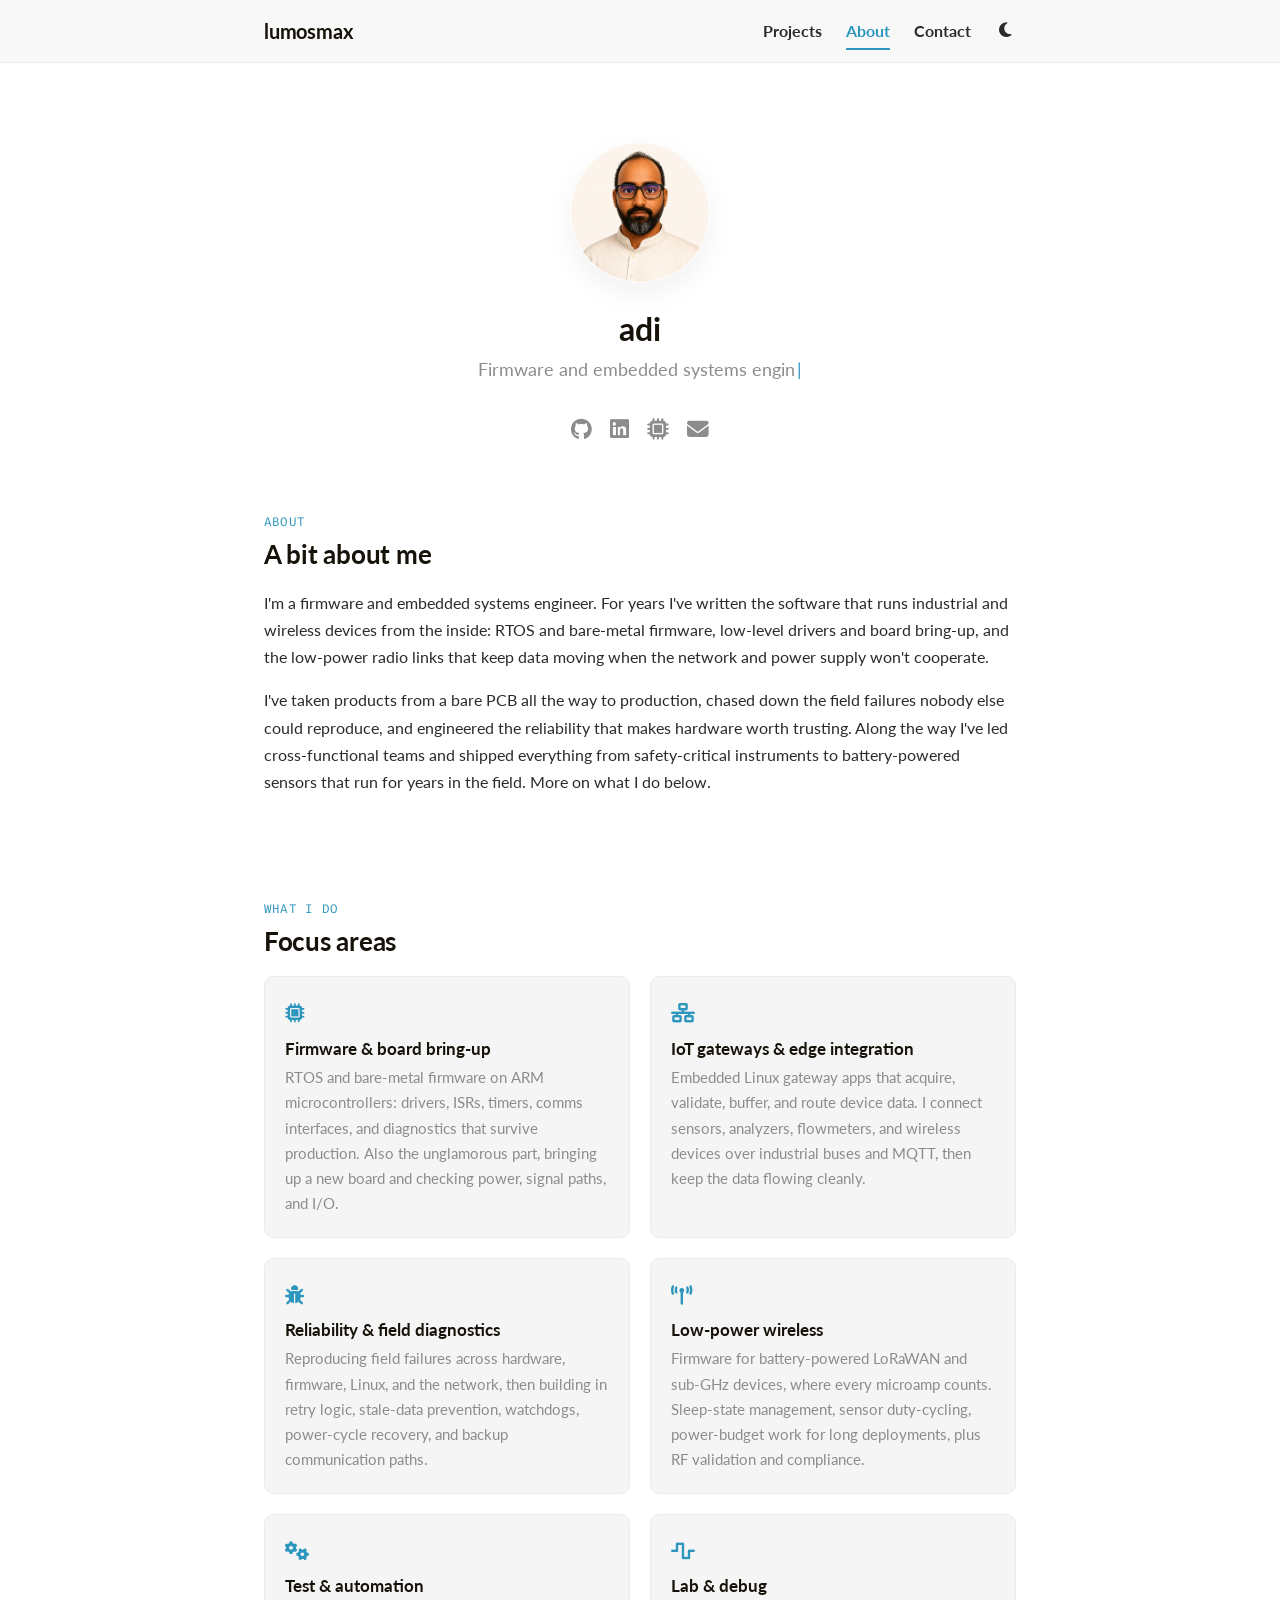
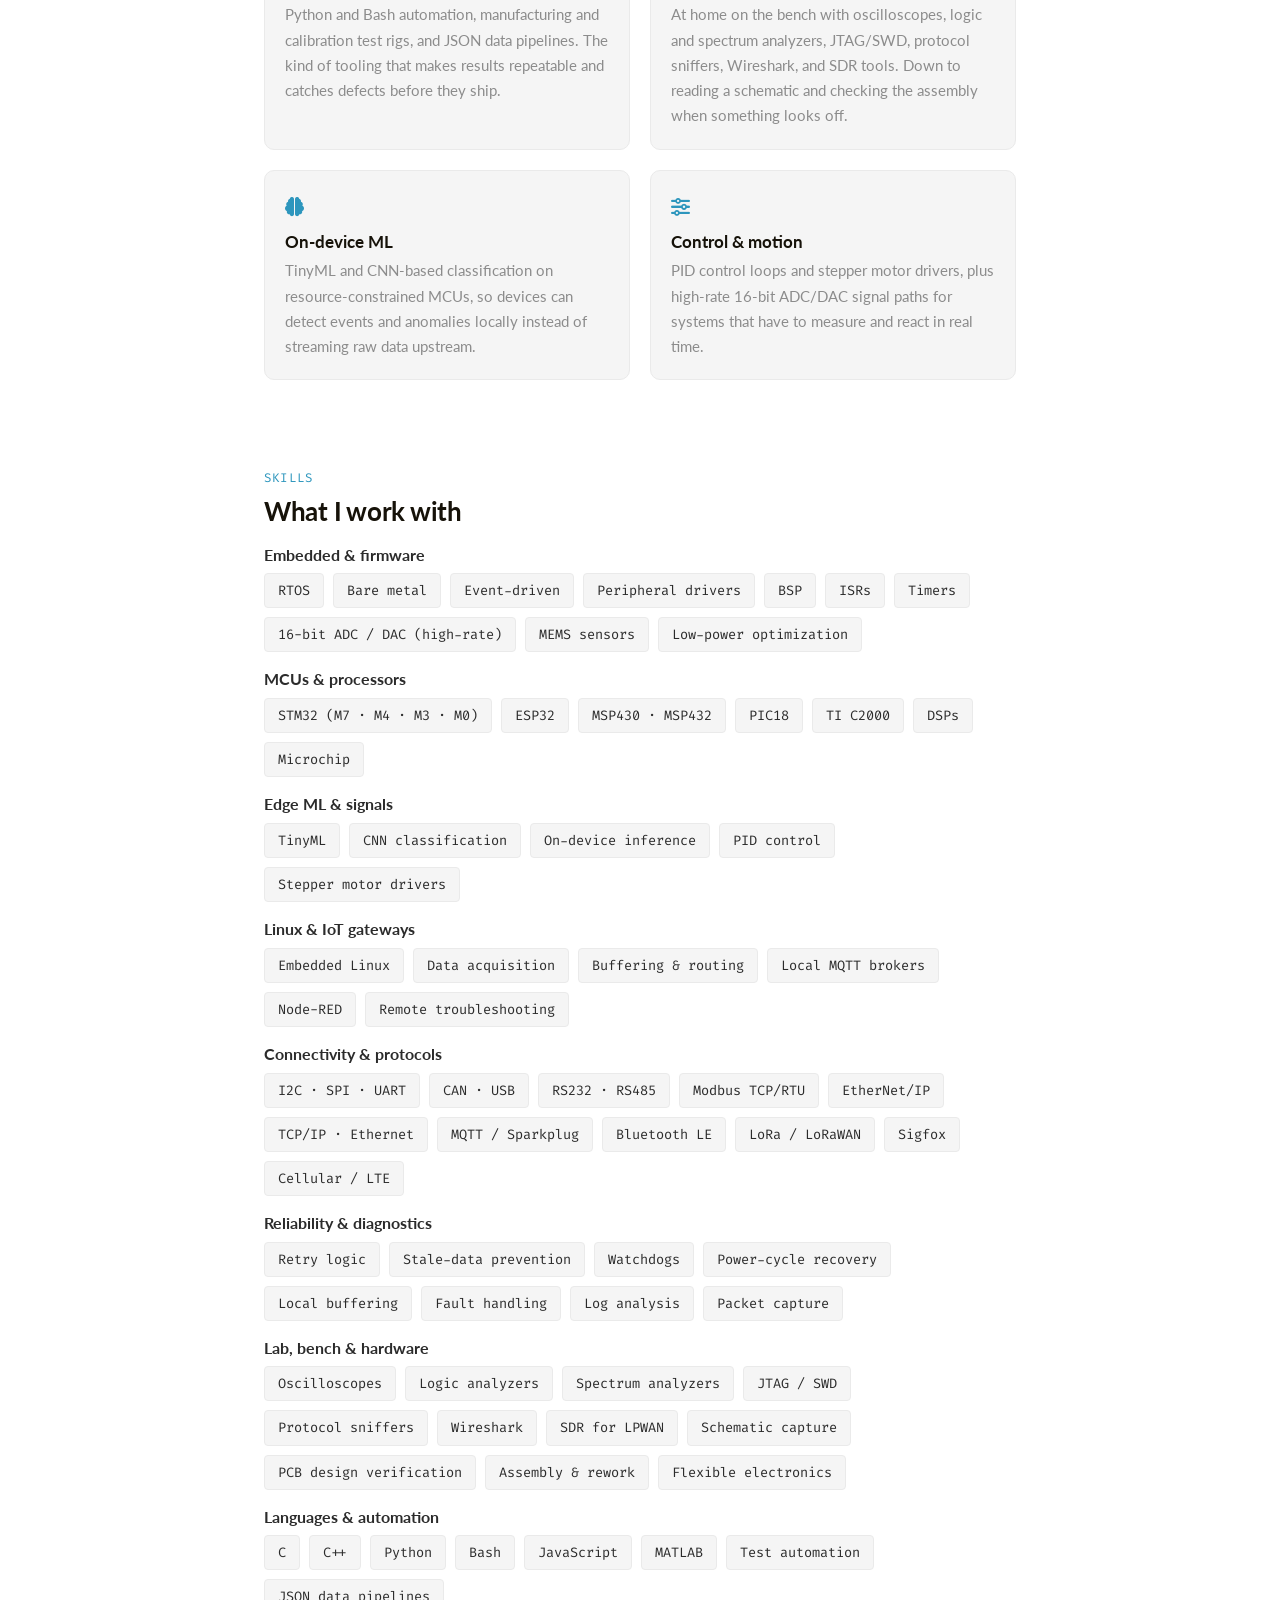
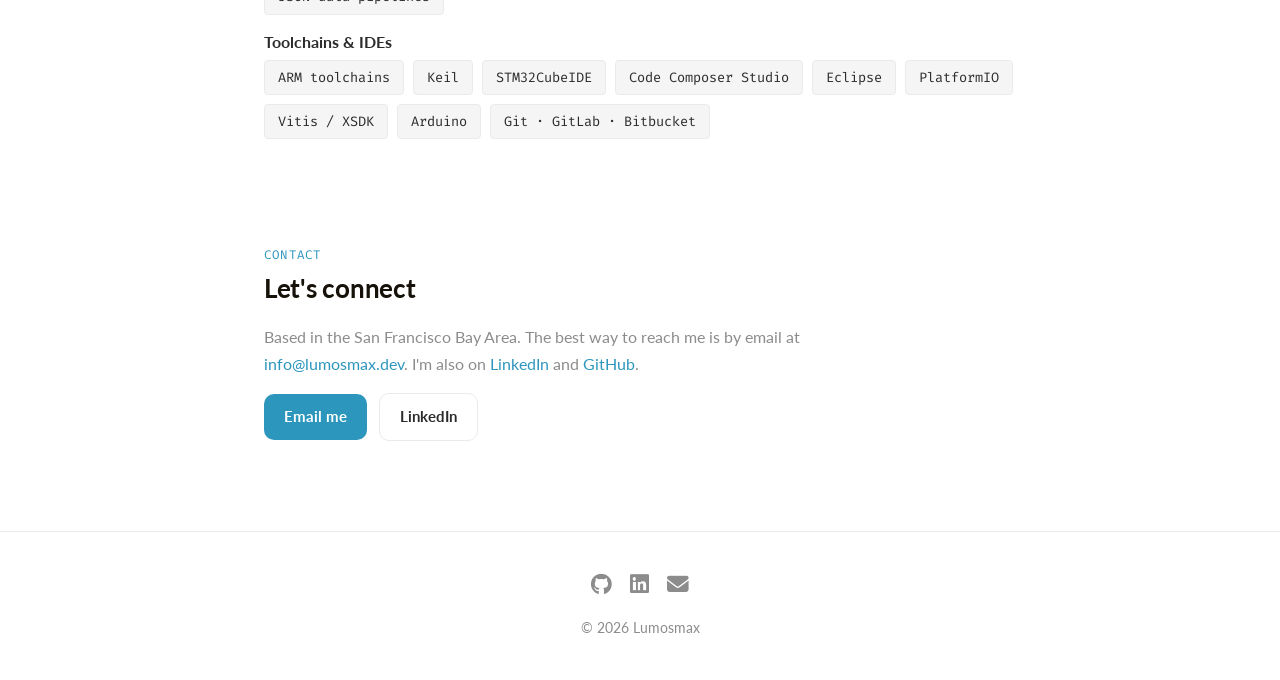
==== about.html @ fbae4531 "Cache-bust CSS and JS so updates take effect immediately" ====
<!DOCTYPE html>
<html lang="en">
<head>
  <meta charset="UTF-8" />
  <meta name="viewport" content="width=device-width, initial-scale=1.0" />
  <title>About · Lumosmax</title>
  <meta name="description" content="Embedded systems engineer. Background, focus areas, and skills." />
  <meta name="theme-color" content="#2d96bd" />
  <link rel="icon" href="data:image/svg+xml,<svg xmlns='http://www.w3.org/2000/svg' viewBox='0 0 100 100'><text y='.9em' font-size='70'>l</text></svg>" />
  <link rel="preconnect" href="https://fonts.googleapis.com" />
  <link rel="preconnect" href="https://fonts.gstatic.com" crossorigin />
  <link href="https://fonts.googleapis.com/css2?family=Lato:wght@400;700;900&family=Fira+Code&display=swap" rel="stylesheet" />
  <link rel="stylesheet" href="https://cdnjs.cloudflare.com/ajax/libs/font-awesome/6.5.1/css/all.min.css" />
  <link rel="stylesheet" href="css/style.css?v=3" />
</head>
<body>
  <header class="site">
    <div class="wrap nav">
      <a class="brand" href="index.html">lumosmax</a>
      <nav class="nav-links">
        <a href="index.html">Projects</a>
        <a href="about.html" class="active">About</a>
        <a href="about.html#contact">Contact</a>
        <button class="theme-toggle" aria-label="Toggle theme"><i class="fa-solid fa-moon"></i></button>
      </nav>
    </div>
  </header>

  <main>
    <!-- ============ PROFILE ============ -->
    <section class="profile compact reveal">
      <img class="avatar" src="assets/avatar.png" alt="adi" />
      <h1>adi</h1>
      <p class="subtitle"><span data-typing='["Firmware and embedded systems engineer.","From bare metal to production.","Industrial and wireless devices.","I like making hardware behave."]'></span></p>

      <div class="socials">
        <a href="https://github.com/lumosmaximus" target="_blank" rel="noopener" aria-label="GitHub"><i class="fa-brands fa-github"></i></a>
        <a href="https://www.linkedin.com/in/doraditya" target="_blank" rel="noopener" aria-label="LinkedIn"><i class="fa-brands fa-linkedin"></i></a>
        <a href="https://www.hackster.io/" target="_blank" rel="noopener" aria-label="Hackster"><i class="fa-solid fa-microchip"></i></a>
        <a href="mailto:info@lumosmax.dev" aria-label="Email"><i class="fa-solid fa-envelope"></i></a>
      </div>
    </section>

    <!-- ============ ABOUT ============ -->
    <div class="wrap">
      <section class="about reveal" id="about">
        <p class="section-label">About</p>
        <h2>A bit about me</h2>
        <p>
          I'm a firmware and embedded systems engineer. For years I've written the software
          that runs industrial and wireless devices from the inside: RTOS and bare-metal
          firmware, low-level drivers and board bring-up, and the low-power radio links that
          keep data moving when the network and power supply won't cooperate.
        </p>
        <p>
          I've taken products from a bare PCB all the way to production, chased down the field
          failures nobody else could reproduce, and engineered the reliability that makes
          hardware worth trusting. Along the way I've led cross-functional teams and shipped
          everything from safety-critical instruments to battery-powered sensors that run for
          years in the field. More on what I do below.
        </p>
      </section>
    </div>

    <!-- ============ WHAT I DO ============ -->
    <div class="wrap">
      <section class="reveal">
        <p class="section-label">What I do</p>
        <h2>Focus areas</h2>
        <div class="focus">
          <div class="item">
            <div class="ficon"><i class="fa-solid fa-microchip"></i></div>
            <h3>Firmware &amp; board bring-up</h3>
            <p>RTOS and bare-metal firmware on ARM microcontrollers: drivers, ISRs, timers,
               comms interfaces, and diagnostics that survive production. Also the unglamorous
               part, bringing up a new board and checking power, signal paths, and I/O.</p>
          </div>
          <div class="item">
            <div class="ficon"><i class="fa-solid fa-network-wired"></i></div>
            <h3>IoT gateways &amp; edge integration</h3>
            <p>Embedded Linux gateway apps that acquire, validate, buffer, and route device
               data. I connect sensors, analyzers, flowmeters, and wireless devices over
               industrial buses and MQTT, then keep the data flowing cleanly.</p>
          </div>
          <div class="item">
            <div class="ficon"><i class="fa-solid fa-bug"></i></div>
            <h3>Reliability &amp; field diagnostics</h3>
            <p>Reproducing field failures across hardware, firmware, Linux, and the network,
               then building in retry logic, stale-data prevention, watchdogs, power-cycle
               recovery, and backup communication paths.</p>
          </div>
          <div class="item">
            <div class="ficon"><i class="fa-solid fa-tower-broadcast"></i></div>
            <h3>Low-power wireless</h3>
            <p>Firmware for battery-powered LoRaWAN and sub-GHz devices, where every microamp
               counts. Sleep-state management, sensor duty-cycling, power-budget work for long
               deployments, plus RF validation and compliance.</p>
          </div>
          <div class="item">
            <div class="ficon"><i class="fa-solid fa-gears"></i></div>
            <h3>Test &amp; automation</h3>
            <p>Python and Bash automation, manufacturing and calibration test rigs, and JSON
               data pipelines. The kind of tooling that makes results repeatable and catches
               defects before they ship.</p>
          </div>
          <div class="item">
            <div class="ficon"><i class="fa-solid fa-wave-square"></i></div>
            <h3>Lab &amp; debug</h3>
            <p>At home on the bench with oscilloscopes, logic and spectrum analyzers,
               JTAG/SWD, protocol sniffers, Wireshark, and SDR tools. Down to reading a
               schematic and checking the assembly when something looks off.</p>
          </div>
          <div class="item">
            <div class="ficon"><i class="fa-solid fa-brain"></i></div>
            <h3>On-device ML</h3>
            <p>TinyML and CNN-based classification on resource-constrained MCUs, so devices
               can detect events and anomalies locally instead of streaming raw data upstream.</p>
          </div>
          <div class="item">
            <div class="ficon"><i class="fa-solid fa-sliders"></i></div>
            <h3>Control &amp; motion</h3>
            <p>PID control loops and stepper motor drivers, plus high-rate 16-bit ADC/DAC
               signal paths for systems that have to measure and react in real time.</p>
          </div>
        </div>
      </section>
    </div>

    <!-- ============ SKILLS ============ -->
    <div class="wrap">
      <section class="reveal">
        <p class="section-label">Skills</p>
        <h2>What I work with</h2>

        <div class="skill-group">
          <h3>Embedded &amp; firmware</h3>
          <div class="skills">
            <span class="chip">RTOS</span>
            <span class="chip">Bare metal</span>
            <span class="chip">Event-driven</span>
            <span class="chip">Peripheral drivers</span>
            <span class="chip">BSP</span>
            <span class="chip">ISRs</span>
            <span class="chip">Timers</span>
            <span class="chip">16-bit ADC / DAC (high-rate)</span>
            <span class="chip">MEMS sensors</span>
            <span class="chip">Low-power optimization</span>
          </div>
        </div>

        <div class="skill-group">
          <h3>MCUs &amp; processors</h3>
          <div class="skills">
            <span class="chip">STM32 (M7 · M4 · M3 · M0)</span>
            <span class="chip">ESP32</span>
            <span class="chip">MSP430 · MSP432</span>
            <span class="chip">PIC18</span>
            <span class="chip">TI C2000</span>
            <span class="chip">DSPs</span>
            <span class="chip">Microchip</span>
          </div>
        </div>

        <div class="skill-group">
          <h3>Edge ML &amp; signals</h3>
          <div class="skills">
            <span class="chip">TinyML</span>
            <span class="chip">CNN classification</span>
            <span class="chip">On-device inference</span>
            <span class="chip">PID control</span>
            <span class="chip">Stepper motor drivers</span>
          </div>
        </div>

        <div class="skill-group">
          <h3>Linux &amp; IoT gateways</h3>
          <div class="skills">
            <span class="chip">Embedded Linux</span>
            <span class="chip">Data acquisition</span>
            <span class="chip">Buffering &amp; routing</span>
            <span class="chip">Local MQTT brokers</span>
            <span class="chip">Node-RED</span>
            <span class="chip">Remote troubleshooting</span>
          </div>
        </div>

        <div class="skill-group">
          <h3>Connectivity &amp; protocols</h3>
          <div class="skills">
            <span class="chip">I2C · SPI · UART</span>
            <span class="chip">CAN · USB</span>
            <span class="chip">RS232 · RS485</span>
            <span class="chip">Modbus TCP/RTU</span>
            <span class="chip">EtherNet/IP</span>
            <span class="chip">TCP/IP · Ethernet</span>
            <span class="chip">MQTT / Sparkplug</span>
            <span class="chip">Bluetooth LE</span>
            <span class="chip">LoRa / LoRaWAN</span>
            <span class="chip">Sigfox</span>
            <span class="chip">Cellular / LTE</span>
          </div>
        </div>

        <div class="skill-group">
          <h3>Reliability &amp; diagnostics</h3>
          <div class="skills">
            <span class="chip">Retry logic</span>
            <span class="chip">Stale-data prevention</span>
            <span class="chip">Watchdogs</span>
            <span class="chip">Power-cycle recovery</span>
            <span class="chip">Local buffering</span>
            <span class="chip">Fault handling</span>
            <span class="chip">Log analysis</span>
            <span class="chip">Packet capture</span>
          </div>
        </div>

        <div class="skill-group">
          <h3>Lab, bench &amp; hardware</h3>
          <div class="skills">
            <span class="chip">Oscilloscopes</span>
            <span class="chip">Logic analyzers</span>
            <span class="chip">Spectrum analyzers</span>
            <span class="chip">JTAG / SWD</span>
            <span class="chip">Protocol sniffers</span>
            <span class="chip">Wireshark</span>
            <span class="chip">SDR for LPWAN</span>
            <span class="chip">Schematic capture</span>
            <span class="chip">PCB design verification</span>
            <span class="chip">Assembly &amp; rework</span>
            <span class="chip">Flexible electronics</span>
          </div>
        </div>

        <div class="skill-group">
          <h3>Languages &amp; automation</h3>
          <div class="skills">
            <span class="chip">C</span>
            <span class="chip">C++</span>
            <span class="chip">Python</span>
            <span class="chip">Bash</span>
            <span class="chip">JavaScript</span>
            <span class="chip">MATLAB</span>
            <span class="chip">Test automation</span>
            <span class="chip">JSON data pipelines</span>
          </div>
        </div>

        <div class="skill-group">
          <h3>Toolchains &amp; IDEs</h3>
          <div class="skills">
            <span class="chip">ARM toolchains</span>
            <span class="chip">Keil</span>
            <span class="chip">STM32CubeIDE</span>
            <span class="chip">Code Composer Studio</span>
            <span class="chip">Eclipse</span>
            <span class="chip">PlatformIO</span>
            <span class="chip">Vitis / XSDK</span>
            <span class="chip">Arduino</span>
            <span class="chip">Git · GitLab · Bitbucket</span>
          </div>
        </div>
      </section>
    </div>

    <!-- ============ CONTACT ============ -->
    <div class="wrap">
      <section class="reveal" id="contact">
        <p class="section-label">Contact</p>
        <h2>Let's connect</h2>
        <p style="color:var(--text-soft);max-width:60ch;">
          Based in the San Francisco Bay Area. The best way to reach me is by email at
          <a href="mailto:info@lumosmax.dev">info@lumosmax.dev</a>. I'm also on
          <a href="https://www.linkedin.com/in/doraditya" target="_blank" rel="noopener">LinkedIn</a>
          and <a href="https://github.com/lumosmaximus" target="_blank" rel="noopener">GitHub</a>.
        </p>
        <p>
          <a class="btn btn-primary" href="mailto:info@lumosmax.dev">Email me</a>
          <a class="btn btn-ghost" href="https://www.linkedin.com/in/doraditya" target="_blank" rel="noopener">LinkedIn</a>
        </p>
      </section>
    </div>
  </main>

  <footer class="site">
    <div class="wrap">
      <div class="socials">
        <a href="https://github.com/lumosmaximus" target="_blank" rel="noopener" aria-label="GitHub"><i class="fa-brands fa-github"></i></a>
        <a href="https://www.linkedin.com/in/doraditya" target="_blank" rel="noopener" aria-label="LinkedIn"><i class="fa-brands fa-linkedin"></i></a>
        <a href="mailto:info@lumosmax.dev" aria-label="Email"><i class="fa-solid fa-envelope"></i></a>
      </div>
      <div>© <span id="year"></span> Lumosmax</div>
    </div>
  </footer>

  <script src="js/main.js?v=3"></script>
</body>
</html>
---- css/style.css ----
/* ============================================================
   Portfolio — LoveIt-inspired stylesheet (plain CSS, no build)
   Palette & feel adapted from the LoveIt Hugo theme:
   blue links, pink hover, Lato type, profile home, post list.
   Edit the variables below to re-theme the whole site.
   ============================================================ */

:root {
  --bg: #ffffff;
  --bg-soft: #f5f5f5;
  --text: #2b2b2b;
  --text-soft: #8c8c8c;
  --heading: #161209;
  --border: #eaeaea;
  --header-bg: #f8f8f8;
  --link: #2d96bd;
  --link-hover: #ef3982;
  --code-bg: #f5f5f5;
  --shadow: 0 10px 30px rgba(0, 0, 0, 0.06);
  --max-width: 800px;
  --radius: 10px;
  --font: "Lato", -apple-system, BlinkMacSystemFont, "Segoe UI", Roboto, Helvetica, Arial, sans-serif;
  --mono: "Fira Code", "SF Mono", ui-monospace, Menlo, Consolas, monospace;
}

[data-theme="dark"] {
  --bg: #292a2d;
  --bg-soft: #34363b;
  --text: #a9a9b3;
  --text-soft: #767676;
  --heading: #d6d6db;
  --border: #3a3d42;
  --header-bg: #252627;
  --link: #4ba3c3;
  --link-hover: #ef3982;
  --code-bg: #34363b;
  --shadow: 0 10px 30px rgba(0, 0, 0, 0.4);
}

* { box-sizing: border-box; }
html { scroll-behavior: smooth; }

body {
  margin: 0;
  font-family: var(--font);
  background: var(--bg);
  color: var(--text);
  line-height: 1.7;
  -webkit-font-smoothing: antialiased;
  transition: background 0.4s ease, color 0.4s ease;
}

a { color: var(--link); text-decoration: none; transition: color 0.2s ease; }
a:hover { color: var(--link-hover); }

h1, h2, h3, h4 { color: var(--heading); line-height: 1.25; }

.wrap { max-width: var(--max-width); margin: 0 auto; padding: 0 24px; }

/* ---------- Header (LoveIt-style top bar) ---------- */
header.site {
  position: sticky;
  top: 0;
  z-index: 20;
  background: color-mix(in srgb, var(--header-bg) 92%, transparent);
  backdrop-filter: saturate(180%) blur(10px);
  border-bottom: 1px solid var(--border);
}
.nav {
  display: flex;
  align-items: center;
  justify-content: space-between;
  height: 62px;
}
.brand {
  font-weight: 700;
  font-size: 1.25rem;
  letter-spacing: -0.01em;
  color: var(--heading);
}
.brand:hover { color: var(--link); }
.nav-links { display: flex; align-items: center; gap: 24px; }
.nav-links a {
  color: var(--text);
  font-size: 0.98rem;
  font-weight: 700;
  position: relative;
}
.nav-links a::after {
  content: "";
  position: absolute;
  left: 0; bottom: -6px;
  width: 0; height: 2px;
  background: var(--link);
  transition: width 0.25s ease;
}
.nav-links a:hover { color: var(--link); }
.nav-links a:hover::after,
.nav-links a.active::after { width: 100%; }
.nav-links a.active { color: var(--link); }

.theme-toggle {
  background: none;
  border: none;
  color: var(--text);
  font-size: 1.05rem;
  cursor: pointer;
  padding: 4px;
  line-height: 1;
  transition: color 0.2s ease, transform 0.4s ease;
}
.theme-toggle:hover { color: var(--link); transform: rotate(20deg); }

/* ---------- Profile home (LoveIt signature) ---------- */
.profile {
  min-height: calc(100vh - 62px);
  display: flex;
  flex-direction: column;
  align-items: center;
  justify-content: center;
  text-align: center;
  padding: 40px 24px 60px;
}
/* Used on the About page so the bio sits right under the profile (no full-screen). */
.profile.compact { min-height: auto; padding: 80px 24px 20px; }
.avatar {
  width: 140px;
  height: 140px;
  border-radius: 50%;
  object-fit: cover;
  box-shadow: var(--shadow);
  transition: transform 0.8s ease;
}
.avatar:hover { transform: rotate(360deg); }
.profile h1 {
  margin: 26px 0 6px;
  font-size: 2rem;
  font-weight: 700;
}
.profile .subtitle {
  color: var(--text-soft);
  font-size: 1.1rem;
  min-height: 1.6em;
  margin: 0 0 22px;
}
.cursor { display: inline-block; margin-left: 2px; color: var(--link); animation: blink 1s steps(1) infinite; }
@keyframes blink { 50% { opacity: 0; } }

.socials { display: flex; gap: 18px; justify-content: center; margin-top: 4px; }
.socials a {
  color: var(--text-soft);
  font-size: 1.35rem;
  transition: color 0.2s ease, transform 0.2s ease;
}
.socials a:hover { color: var(--link); transform: translateY(-3px); }

.scroll-hint {
  margin-top: 46px;
  color: var(--text-soft);
  font-size: 1.4rem;
  animation: bob 1.8s ease-in-out infinite;
}
@keyframes bob { 0%,100% { transform: translateY(0); } 50% { transform: translateY(8px); } }

/* ---------- Content sections ---------- */
section { padding: 44px 0; }
.section-label {
  font-family: var(--mono);
  font-size: 0.78rem;
  text-transform: uppercase;
  letter-spacing: 0.1em;
  color: var(--link);
  margin: 0 0 6px;
}
section h2 { font-size: 1.6rem; margin: 0 0 18px; letter-spacing: -0.01em; }
.about p + p { margin-top: 14px; }

.skills { display: flex; flex-wrap: wrap; gap: 9px; }
.chip {
  font-size: 0.85rem;
  padding: 5px 13px;
  border-radius: 4px;
  background: var(--bg-soft);
  border: 1px solid var(--border);
  color: var(--text);
  font-family: var(--mono);
}

.timeline { border-left: 2px solid var(--border); padding-left: 22px; }
.timeline .item { margin-bottom: 24px; }
.timeline .item h3 { margin: 0 0 2px; font-size: 1.1rem; }
.timeline .item .meta { font-family: var(--mono); font-size: 0.8rem; color: var(--text-soft); margin: 0 0 6px; }
.timeline .item p { margin: 0; color: var(--text-soft); }

/* Focus areas (What I do) */
.focus { display: grid; grid-template-columns: repeat(2, 1fr); gap: 20px; }
.focus .item {
  border: 1px solid var(--border);
  border-radius: var(--radius);
  padding: 20px;
  background: var(--bg-soft);
}
.focus .item .ficon { color: var(--link); font-size: 1.2rem; margin-bottom: 8px; }
.focus .item h3 { margin: 0 0 6px; font-size: 1.05rem; }
.focus .item p { margin: 0; color: var(--text-soft); font-size: 0.93rem; }

/* Grouped skills */
.skill-group { margin-bottom: 18px; }
.skill-group h3 { font-size: 0.98rem; margin: 0 0 8px; color: var(--text); }
@media (max-width: 620px) { .focus { grid-template-columns: 1fr; } }

/* ---------- Projects: LoveIt post-list ---------- */
.page-head { padding: 84px 0 8px; }
.page-head h1 { font-size: 2.2rem; margin: 0 0 6px; }
.page-head p { color: var(--text-soft); margin: 0; }

.post-list { padding-top: 12px; }
.post {
  padding: 26px 0;
  border-bottom: 1px solid var(--border);
}
.post h2 { font-size: 1.4rem; margin: 0 0 8px; }
.post h2 a { color: var(--heading); }
.post h2 a:hover { color: var(--link); }
.post .post-meta {
  font-size: 0.85rem;
  color: var(--text-soft);
  display: flex;
  flex-wrap: wrap;
  gap: 16px;
  margin-bottom: 12px;
}
.post .post-meta i { margin-right: 5px; color: var(--link); }
.post p.summary { margin: 0 0 14px; color: var(--text); }
.read-more { font-weight: 700; font-size: 0.92rem; }
.read-more i { margin-left: 4px; font-size: 0.8rem; }

/* ---------- Projects: two-column layout with sticky left rail ---------- */
.wrap.wide { max-width: 1180px; }

.projects-layout {
  display: grid;
  grid-template-columns: 208px 1fr;
  gap: 44px;
  align-items: start;
}

.rail { position: sticky; top: 86px; }
.rail-group { margin-bottom: 26px; }
.rail-label {
  font-family: var(--mono);
  font-size: 0.68rem;
  letter-spacing: 0.14em;
  text-transform: uppercase;
  color: var(--text-soft);
  margin: 0 0 10px;
  padding-bottom: 7px;
  border-bottom: 1px solid var(--border);
}

/* vertical filter list */
.filter-bar { display: flex; flex-direction: column; gap: 2px; }
.filter-btn {
  font-size: 0.9rem;
  text-align: left;
  padding: 7px 10px;
  border: none;
  border-left: 2px solid transparent;
  border-radius: 0 6px 6px 0;
  background: transparent;
  color: var(--text-soft);
  cursor: pointer;
  transition: color 0.18s ease, background 0.18s ease, border-color 0.18s ease;
}
.filter-btn:hover { color: var(--text); background: var(--bg-soft); }
.filter-btn.active {
  color: var(--link);
  font-weight: 700;
  border-left-color: var(--link);
  background: var(--bg-soft);
}

/* status jump links with counts */
.rail-status { display: flex; flex-direction: column; gap: 2px; }
.rail-status a {
  display: flex;
  align-items: center;
  gap: 9px;
  padding: 7px 10px;
  border-radius: 6px;
  font-size: 0.9rem;
  color: var(--text-soft);
  transition: color 0.18s ease, background 0.18s ease;
}
.rail-status a:hover { color: var(--text); background: var(--bg-soft); }
.rail-status a i { width: 15px; text-align: center; font-size: 0.85em; }
.rail-status .n {
  margin-left: auto;
  font-family: var(--mono);
  font-size: 0.75rem;
  color: var(--text-soft);
  background: var(--bg-soft);
  border: 1px solid var(--border);
  border-radius: 999px;
  padding: 0 7px;
}
.rail-status a.dim { opacity: 0.45; }
.st-done i    { color: #2e9e6b; }
.st-brewing i { color: #d98a2b; }
.st-idea i    { color: var(--link); }

@media (max-width: 900px) {
  .projects-layout { grid-template-columns: 1fr; gap: 0; }
  .rail { position: static; margin-bottom: 26px; }
  .rail-group { margin-bottom: 16px; }
  .filter-bar { flex-direction: row; flex-wrap: wrap; gap: 8px; }
  .filter-btn {
    border: 1px solid var(--border); border-left-width: 1px;
    border-radius: 999px; padding: 5px 13px; font-size: 0.82rem;
  }
  .filter-btn.active { background: var(--link); border-color: var(--link); color: #fff; }
  .rail-status { flex-direction: row; flex-wrap: wrap; gap: 8px; }
  .rail-status a { border: 1px solid var(--border); border-radius: 999px; padding: 5px 12px; font-size: 0.82rem; }
  .rail-status .n { background: none; border: none; padding: 0 0 0 2px; }
}

.pgrid {
  display: grid;
  grid-template-columns: repeat(3, 1fr);
  gap: 20px;
}
.pcard {
  display: block;
  text-decoration: none;
  color: inherit;
  border: 1px solid var(--border);
  border-radius: var(--radius);
  overflow: hidden;
  background: var(--bg-soft);
  transition: transform 0.2s ease, border-color 0.2s ease, box-shadow 0.2s ease;
  animation: cardin 0.35s ease both;
}
.pcard:hover { transform: translateY(-4px); border-color: var(--link); box-shadow: var(--shadow); }
.pcard-cover {
  aspect-ratio: 16 / 10;
  display: grid;
  place-items: center;
  background: linear-gradient(135deg, var(--c1, #2d96bd), var(--c2, #ef3982));
  color: #fff;
  font-size: 2rem;
}
.pcard-cover.has-img { background: var(--bg-soft); }
.pcard-cover.has-img i { display: none; }
.pcard-cover img { width: 100%; height: 100%; object-fit: cover; display: block; }
.pcard-body { padding: 15px 17px; }
.pcard-body h3 { margin: 0 0 9px; font-size: 1.05rem; }
.pcard-tags { display: flex; flex-wrap: wrap; gap: 6px; }
.pcard-tags span {
  font-family: var(--mono);
  font-size: 0.68rem;
  color: var(--link);
  background: var(--bg);
  border: 1px solid var(--border);
  padding: 2px 9px;
  border-radius: 999px;
}
.pcard.hide { display: none; }
@keyframes cardin { from { opacity: 0; transform: translateY(10px); } to { opacity: 1; } }

@media (max-width: 820px) { .pgrid { grid-template-columns: repeat(2, 1fr); } }
@media (max-width: 540px) { .pgrid { grid-template-columns: 1fr; } }

/* ---------- Status sections (done / brewing / ideas) ---------- */
.status-section { margin-bottom: 34px; scroll-margin-top: 84px; }
.status-section.hide { display: none; }
.status-head {
  display: flex;
  align-items: baseline;
  gap: 10px;
  flex-wrap: wrap;
  margin: 0 0 14px;
}
.status-head h2 {
  font-size: 0.78rem;
  font-family: var(--mono);
  letter-spacing: 0.14em;
  text-transform: uppercase;
  color: var(--text-soft);
  margin: 0;
  font-weight: 700;
}
.status-head h2 i { margin-right: 7px; font-size: 1.05em; }
.status-section[data-status="done"]    .status-head h2 i { color: #2e9e6b; }
.status-section[data-status="brewing"] .status-head h2 i { color: #d98a2b; }
.status-section[data-status="idea"]    .status-head h2 i { color: var(--link); }
.status-blurb { color: var(--text-soft); font-size: 0.82rem; opacity: 0.75; }

.pcard-desc { color: var(--text-soft); font-size: 0.9rem; margin: 0 0 10px; }

.status-badge {
  display: inline-flex;
  align-items: center;
  gap: 6px;
  font-family: var(--mono);
  font-size: 0.75rem;
  padding: 3px 10px;
  border-radius: 999px;
  border: 1px solid var(--border);
}
.status-badge i { font-size: 0.9em; }
.status-done    { color: #2e9e6b; border-color: color-mix(in srgb, #2e9e6b 45%, var(--border)); }
.status-brewing { color: #d98a2b; border-color: color-mix(in srgb, #d98a2b 45%, var(--border)); }
.status-idea    { color: var(--link); border-color: color-mix(in srgb, var(--link) 45%, var(--border)); }

.gh-link { display: inline-flex; align-items: center; gap: 6px; font-weight: 700; font-size: 0.85rem; }

/* Loading + rendered README */
.loading { color: var(--text-soft); font-family: var(--mono); font-size: 0.9rem; padding: 20px 0; }

/* Live embedded app (renders a repo's index.html) */
.live-embed { margin: 8px 0 28px; border: 1px solid var(--border); border-radius: var(--radius); overflow: hidden; background: var(--bg-soft); }
.live-embed .live-bar {
  display: flex; align-items: center; justify-content: space-between;
  padding: 9px 14px; border-bottom: 1px solid var(--border);
  font-family: var(--mono); font-size: 0.75rem; letter-spacing: 0.06em;
  text-transform: uppercase; color: var(--text-soft);
}
.live-embed .live-bar .dot { color: #2e9e6b; }
.live-embed .live-bar a { font-weight: 700; text-transform: none; letter-spacing: 0; }
.live-embed iframe { width: 100%; height: 900px; border: 0; display: block; background: #17181b; }
.readme-heading { font-size: 1.3rem; margin: 30px 0 12px; padding-bottom: 6px; border-bottom: 1px solid var(--border); }

/* Rendered article (README) */
.readme { font-size: 1.02rem; }
.readme > p:first-of-type { font-size: 1.12rem; color: var(--heading); }
.readme table { width: 100%; border-collapse: collapse; margin: 18px 0; font-size: 0.95rem; }
.readme th, .readme td { border: 1px solid var(--border); padding: 8px 12px; text-align: left; }
.readme th { background: var(--bg-soft); font-size: 0.85rem; letter-spacing: 0.04em; }
/* image tables become a clean gallery grid */
.readme table.img-table { border-collapse: separate; border-spacing: 12px 12px; }
.readme table.img-table th { border: none; background: none; padding: 0 0 0 2px; color: var(--text-soft); font-family: var(--mono); font-size: 0.72rem; text-transform: uppercase; }
.readme table.img-table td { border: none; padding: 0; width: 50%; }
.readme table.img-table img {
  width: 100%; margin: 0; display: block;
  border: 1px solid var(--border); border-radius: var(--radius);
}
.readme > p > img:only-child { border-radius: var(--radius); box-shadow: var(--shadow); }
@media (max-width: 620px) { .readme table.img-table { border-spacing: 6px 8px; } }

/* Related projects */
.related { margin-top: 34px; }
.related-card {
  display: flex;
  align-items: center;
  gap: 14px;
  padding: 15px 18px;
  margin-bottom: 10px;
  border: 1px solid var(--border);
  border-radius: var(--radius);
  background: var(--bg-soft);
  color: inherit;
  transition: transform 0.18s ease, border-color 0.18s ease;
}
.related-card:hover { transform: translateY(-2px); border-color: var(--link); color: inherit; }
.related-card > i:first-child { color: var(--link); font-size: 1.25rem; width: 26px; text-align: center; }
.related-card span { display: flex; flex-direction: column; gap: 2px; min-width: 0; }
.related-card strong { color: var(--heading); font-size: 1rem; }
.related-card em { font-style: normal; color: var(--text-soft); font-size: 0.88rem; }
.related-card .go { margin-left: auto; color: var(--text-soft); font-size: 0.85rem; }
.related-card:hover .go { color: var(--link); }

/* Before / after gallery */
.gallery { margin: 6px 0 10px; }
.gallery-grid { display: grid; grid-template-columns: repeat(auto-fit, minmax(280px, 1fr)); gap: 16px; }
.ba { margin: 0; border: 1px solid var(--border); border-radius: var(--radius); overflow: hidden; background: var(--bg-soft); }
.ba .pair { display: grid; grid-template-columns: 1fr 1fr; }
.ba figure { margin: 0; position: relative; }
.ba img { width: 100%; aspect-ratio: 400 / 600; object-fit: cover; display: block; }
.ba figure:first-child img { border-right: 1px solid var(--border); }
.ba .lbl {
  position: absolute; bottom: 7px; left: 7px;
  font-family: var(--mono); font-size: 0.62rem; letter-spacing: 0.04em;
  background: rgba(0,0,0,0.62); color: #fff; padding: 2px 7px; border-radius: 4px;
}
.gallery-note { color: var(--text-soft); font-size: 0.9rem; margin: 0 0 14px; }
@media (max-width: 620px) { .live-embed iframe { height: 760px; } }

/* ---------- Single project (LoveIt single-post) ---------- */
.single-head { padding: 84px 0 6px; }
.single-head .back { font-size: 0.9rem; color: var(--text-soft); }
.single-head .back:hover { color: var(--link); }
.single-head h1 { font-size: clamp(1.9rem, 5vw, 2.6rem); margin: 16px 0 12px; letter-spacing: -0.02em; }
.single-meta {
  font-size: 0.85rem;
  color: var(--text-soft);
  display: flex;
  flex-wrap: wrap;
  gap: 16px;
  align-items: center;
  margin-bottom: 6px;
}
.single-meta i { margin-right: 5px; color: var(--link); }
.tags { display: flex; flex-wrap: wrap; gap: 8px; margin-top: 8px; }
.tag {
  font-family: var(--mono);
  font-size: 0.75rem;
  padding: 3px 10px;
  border-radius: 4px;
  background: var(--bg-soft);
  border: 1px solid var(--border);
  color: var(--text);
}
.tag::before { content: "#"; color: var(--link); }

.article { padding-top: 14px; }
.article h2 { font-size: 1.4rem; margin: 34px 0 12px; padding-bottom: 6px; border-bottom: 1px solid var(--border); }
.article h3 { font-size: 1.1rem; margin: 24px 0 8px; }
.article p { margin: 0 0 14px; }
.article ul { padding-left: 22px; }
.article li { margin-bottom: 6px; }
.article img { max-width: 100%; border-radius: var(--radius); border: 1px solid var(--border); margin: 16px 0; }
.article pre {
  background: var(--code-bg);
  border-radius: var(--radius);
  padding: 16px 18px;
  overflow-x: auto;
  font-family: var(--mono);
  font-size: 0.85rem;
  line-height: 1.6;
}
.article code { font-family: var(--mono); }
.figure-placeholder {
  display: grid;
  place-items: center;
  height: 220px;
  background: var(--bg-soft);
  border: 1px dashed var(--border);
  border-radius: var(--radius);
  color: var(--text-soft);
  font-family: var(--mono);
  font-size: 0.85rem;
  margin: 16px 0;
}

/* ---------- Buttons ---------- */
.btn {
  display: inline-block;
  padding: 10px 20px;
  border-radius: var(--radius);
  font-size: 0.95rem;
  font-weight: 700;
  transition: transform 0.15s ease, background 0.2s ease, color 0.2s ease;
}
.btn-primary { background: var(--link); color: #fff; }
.btn-primary:hover { background: var(--link-hover); color: #fff; transform: translateY(-1px); }
.btn-ghost { border: 1px solid var(--border); color: var(--text); margin-left: 8px; }
.btn-ghost:hover { border-color: var(--link); color: var(--link); }

/* ---------- Footer (LoveIt-style, centered) ---------- */
footer.site {
  border-top: 1px solid var(--border);
  margin-top: 30px;
  padding: 30px 0 40px;
  text-align: center;
  color: var(--text-soft);
  font-size: 0.88rem;
}
footer.site .socials { margin-bottom: 14px; font-size: 1.1rem; }
footer.site a { color: var(--text-soft); }
footer.site a:hover { color: var(--link); }
footer.site .heart { color: var(--link-hover); }

/* ---------- Reveal on scroll ---------- */
.reveal { opacity: 0; transform: translateY(16px); transition: opacity 0.6s ease, transform 0.6s ease; }
.reveal.show { opacity: 1; transform: none; }

/* ---------- Responsive ---------- */
@media (max-width: 620px) {
  .nav-links { gap: 16px; }
  .profile h1 { font-size: 1.6rem; }
  .avatar { width: 116px; height: 116px; }
}
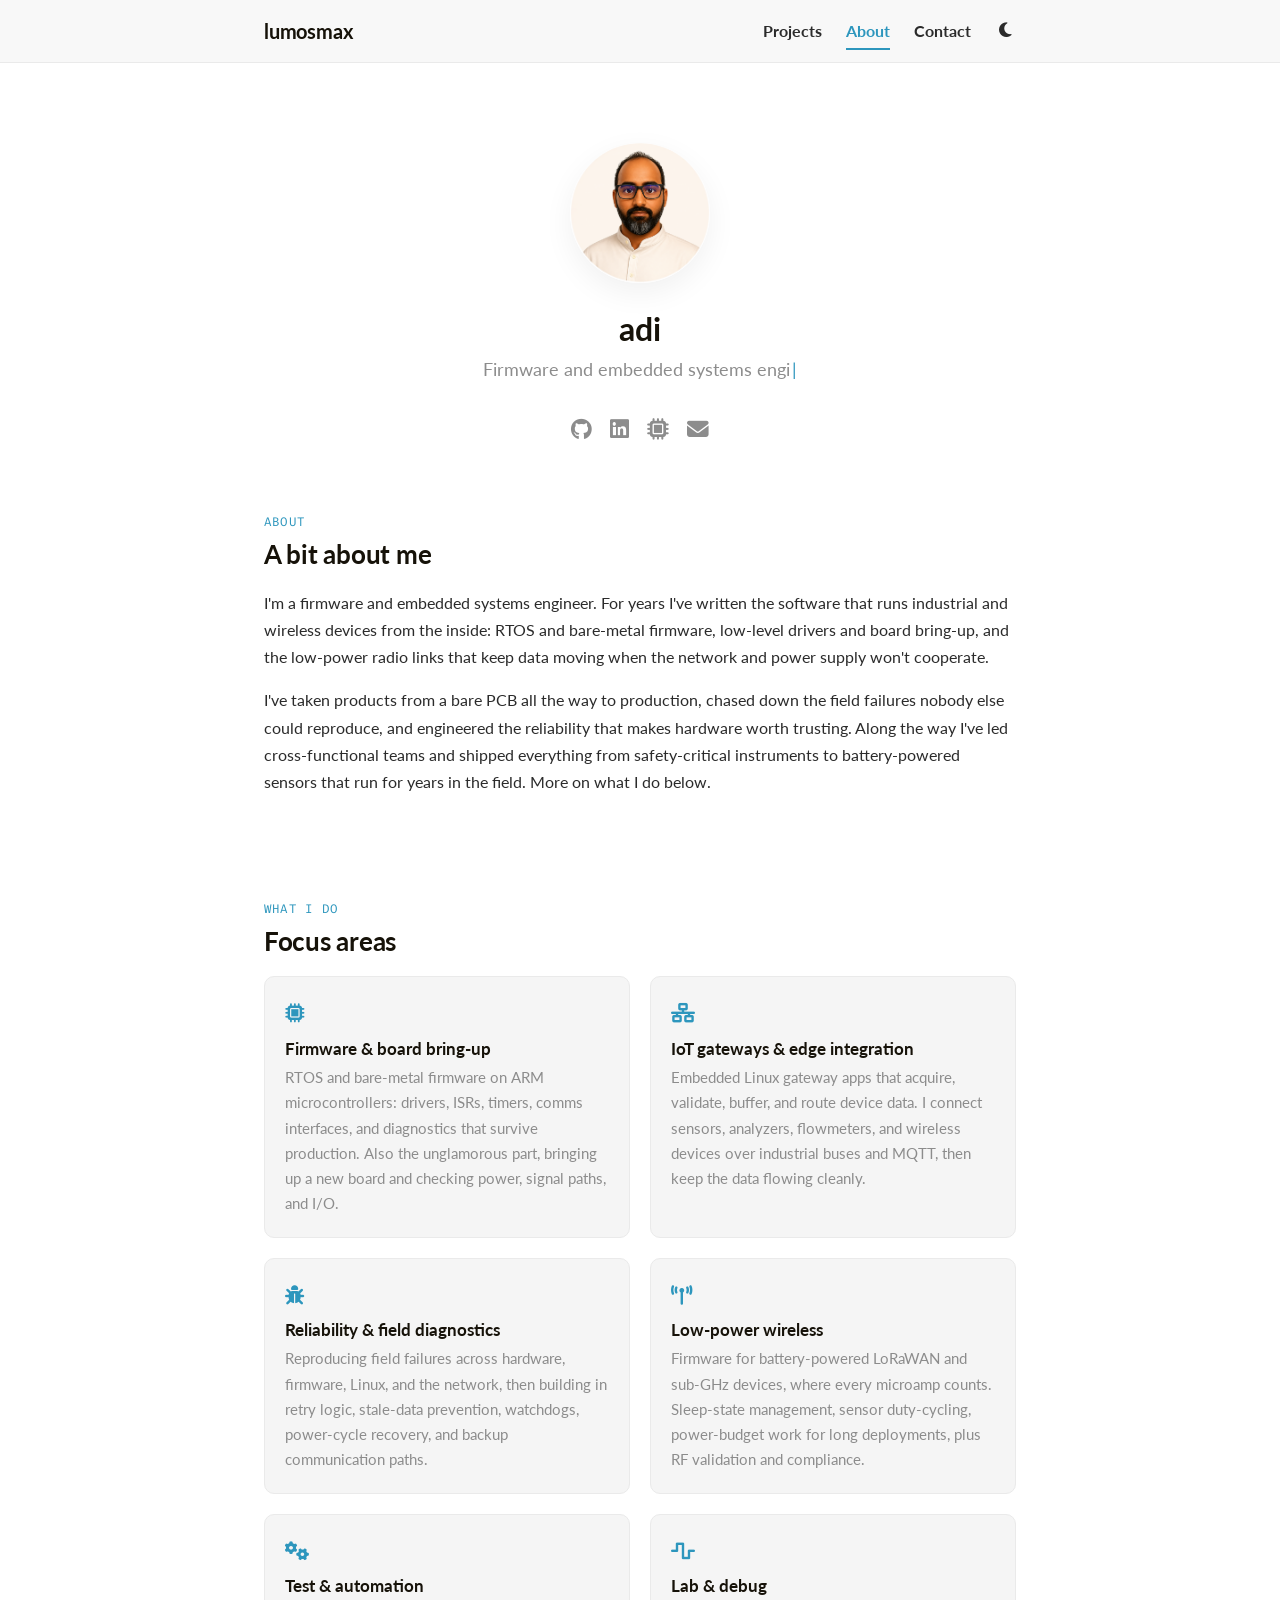
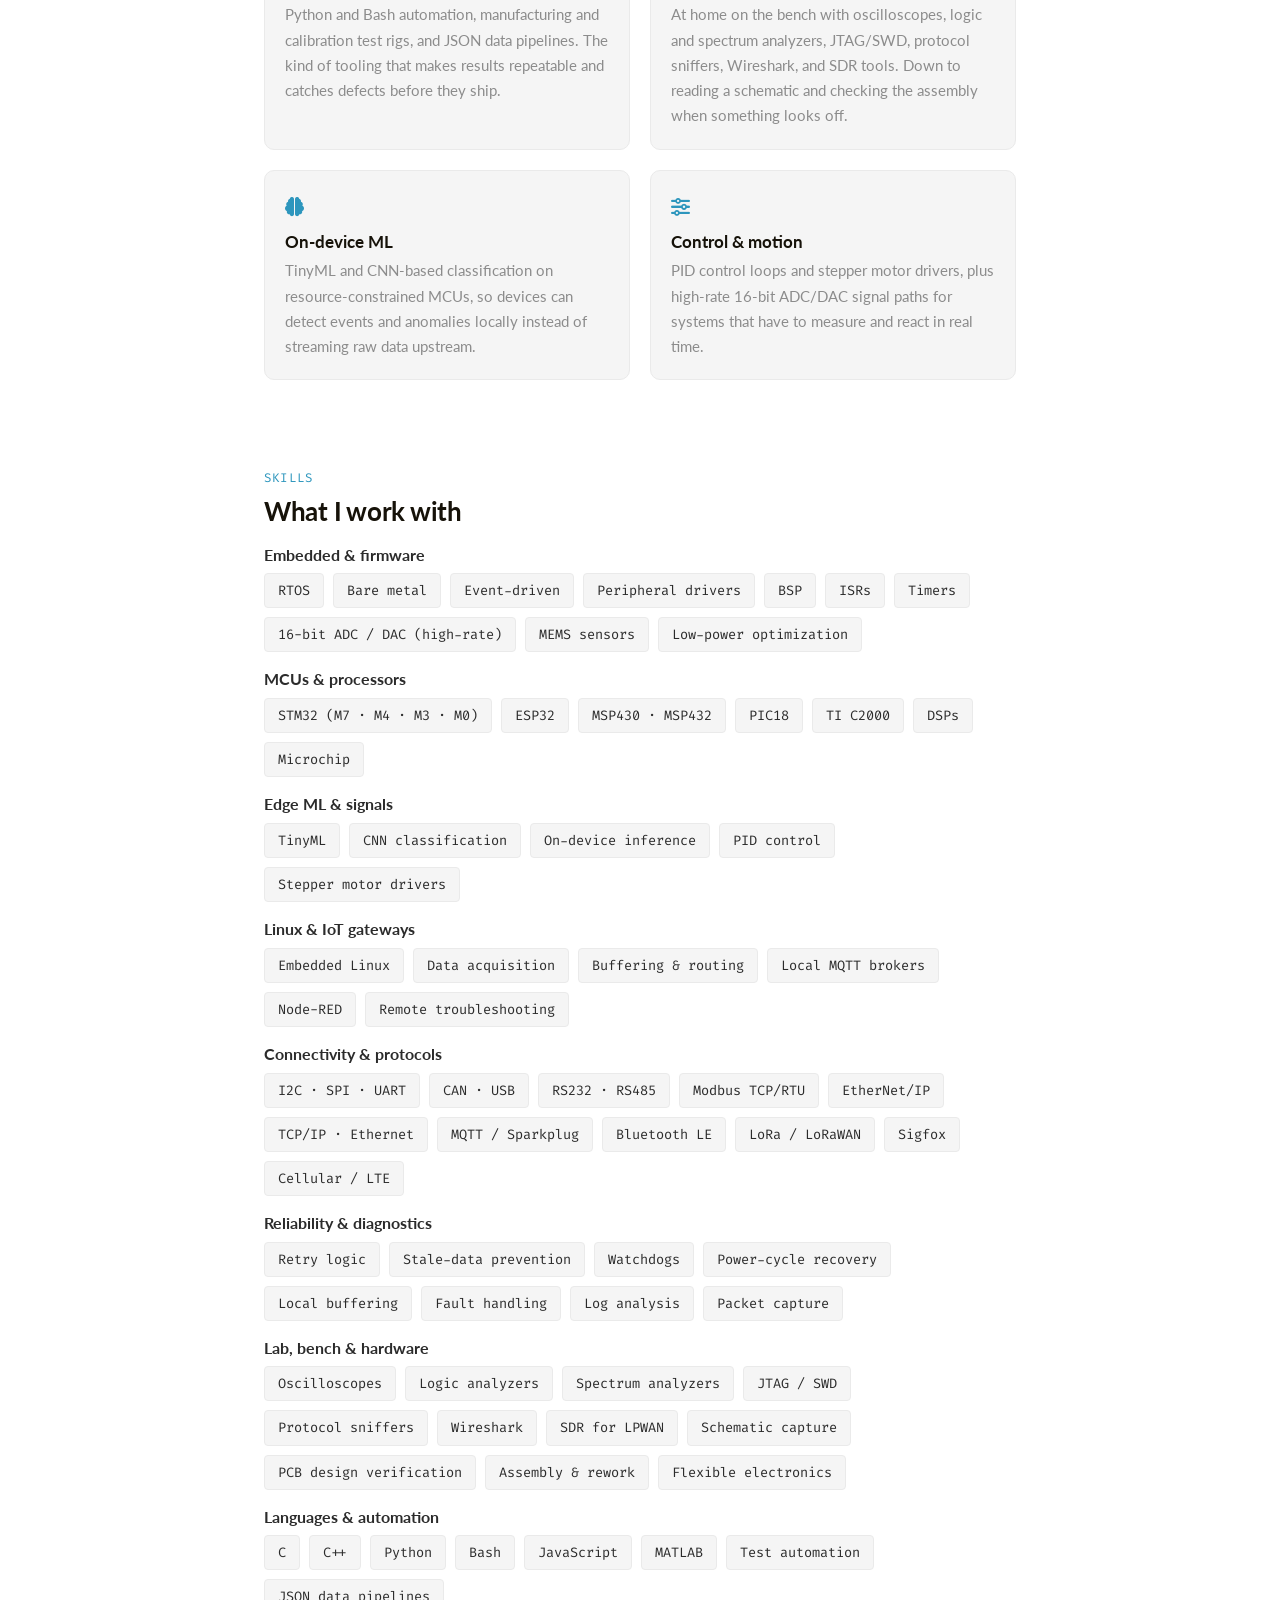
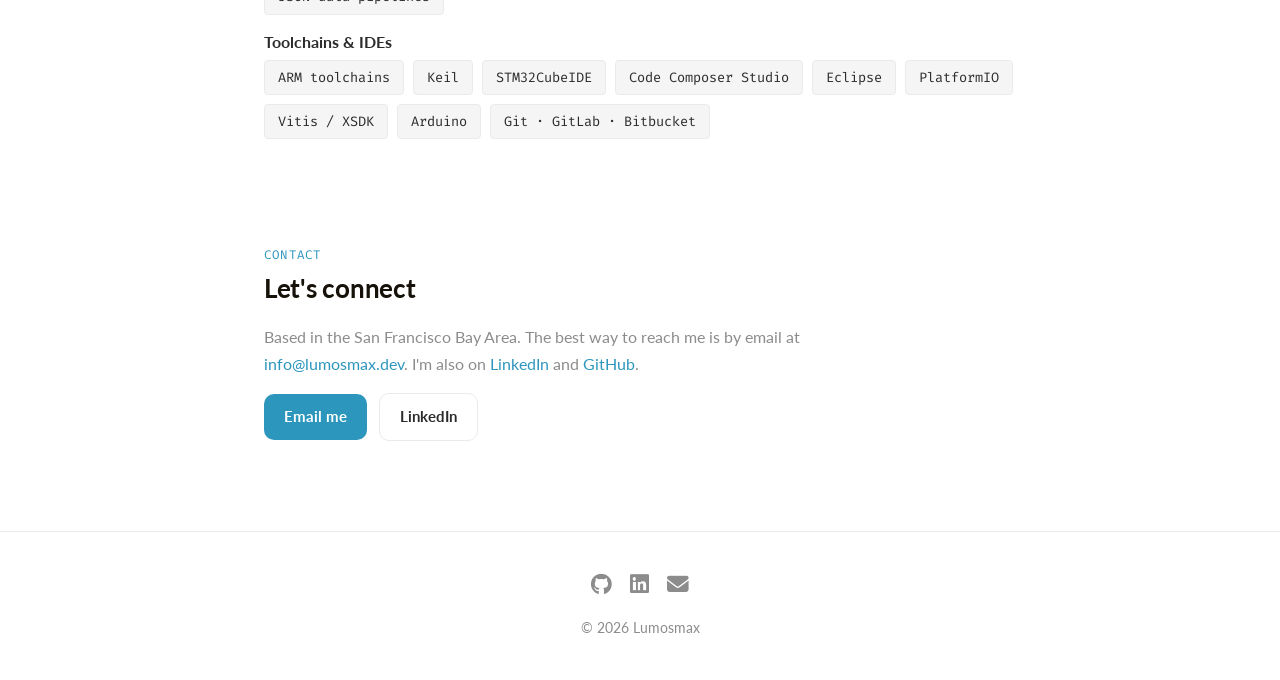
==== commit c8a580c0: "Fix cover images never loading due to lazy-loading on detached element" ====
--- a/about.html
+++ b/about.html
@@ -11,7 +11,7 @@
   <link rel="preconnect" href="https://fonts.gstatic.com" crossorigin />
   <link href="https://fonts.googleapis.com/css2?family=Lato:wght@400;700;900&family=Fira+Code&display=swap" rel="stylesheet" />
   <link rel="stylesheet" href="https://cdnjs.cloudflare.com/ajax/libs/font-awesome/6.5.1/css/all.min.css" />
-  <link rel="stylesheet" href="css/style.css?v=3" />
+  <link rel="stylesheet" href="css/style.css?v=4" />
 </head>
 <body>
   <header class="site">
@@ -293,6 +293,6 @@
     </div>
   </footer>
 
-  <script src="js/main.js?v=3"></script>
+  <script src="js/main.js?v=4"></script>
 </body>
 </html>
--- a/css/style.css
+++ b/css/style.css
@@ -351,7 +351,15 @@
 }
 .pcard-cover.has-img { background: var(--bg-soft); }
 .pcard-cover.has-img i { display: none; }
-.pcard-cover img { width: 100%; height: 100%; object-fit: cover; display: block; }
+/* Hidden until it actually loads, so a failed fetch never shows a broken icon. */
+.pcard-cover img { display: none; }
+.pcard-cover.has-img img {
+  display: block;
+  position: absolute; inset: 0;
+  width: 100%; height: 100%;
+  object-fit: cover;
+}
+.pcard-cover { position: relative; }
 .pcard-body { padding: 15px 17px; }
 .pcard-body h3 { margin: 0 0 9px; font-size: 1.05rem; }
 .pcard-tags { display: flex; flex-wrap: wrap; gap: 6px; }
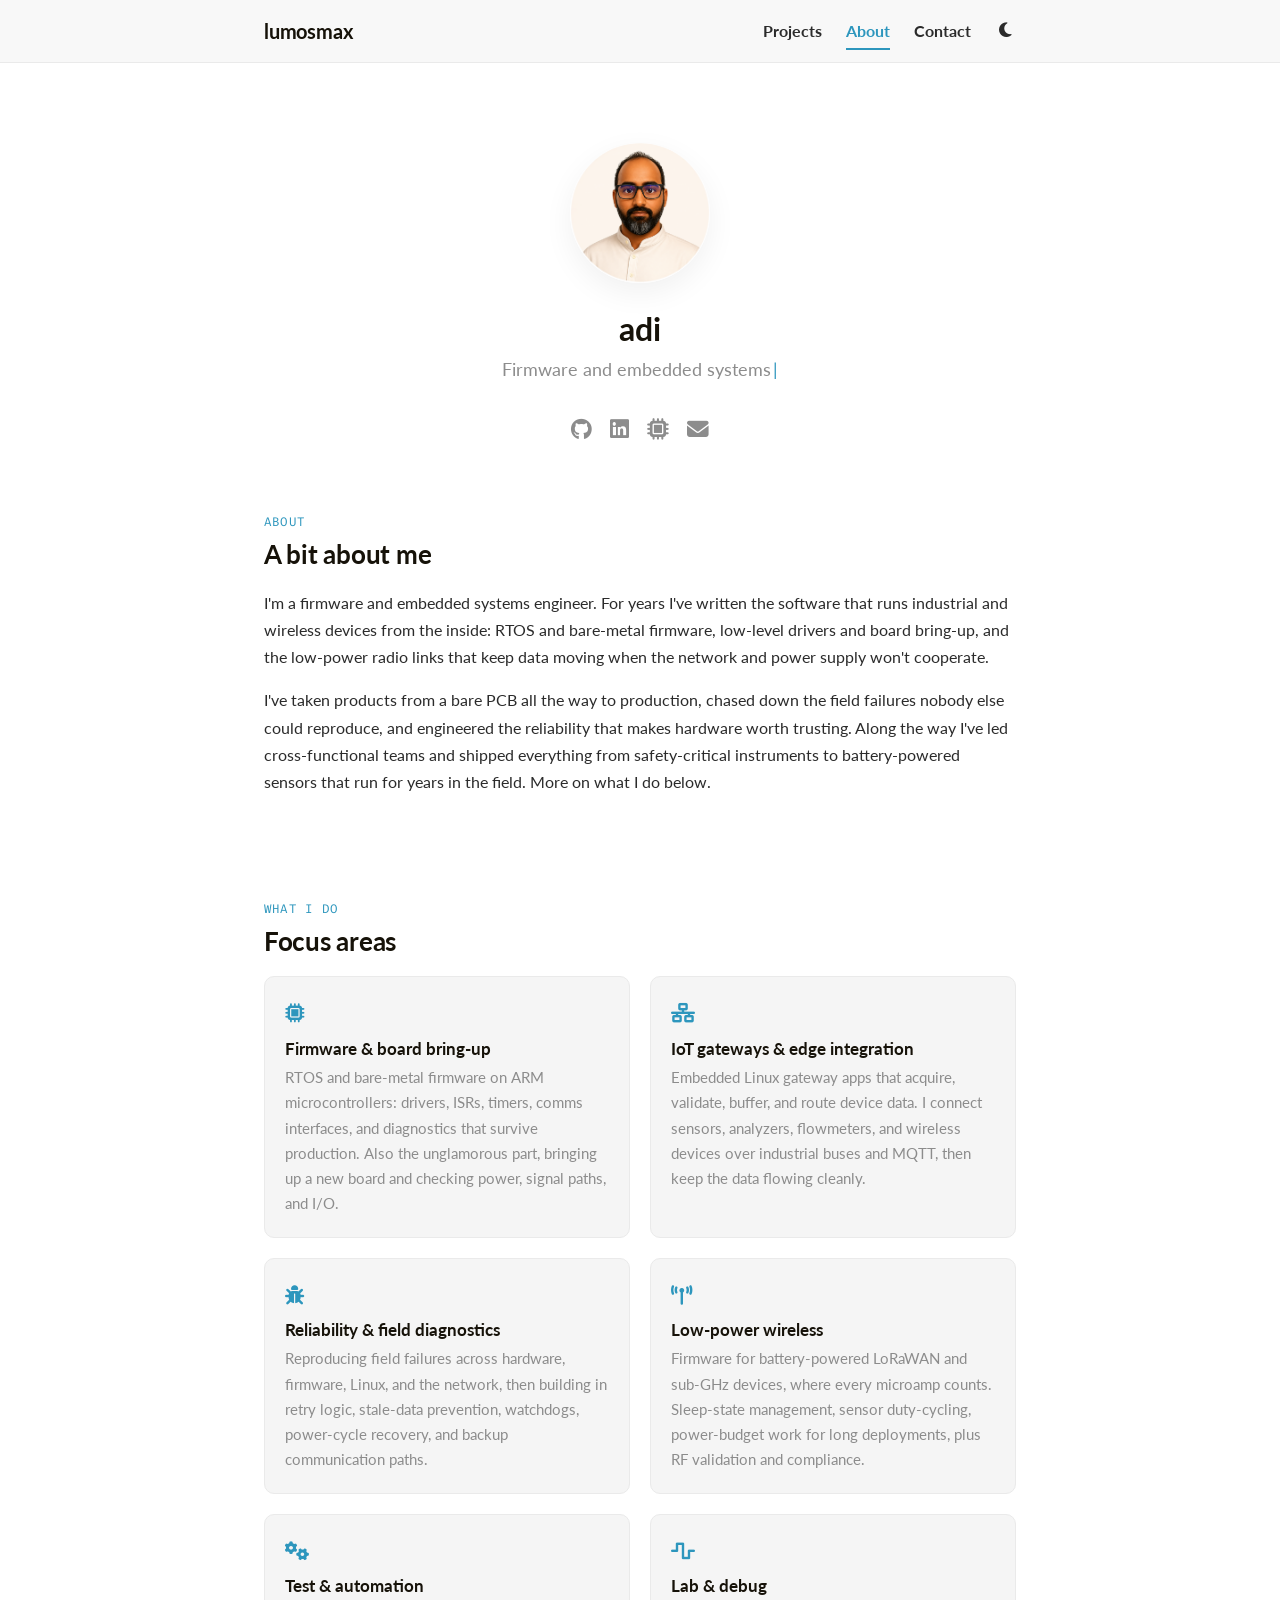
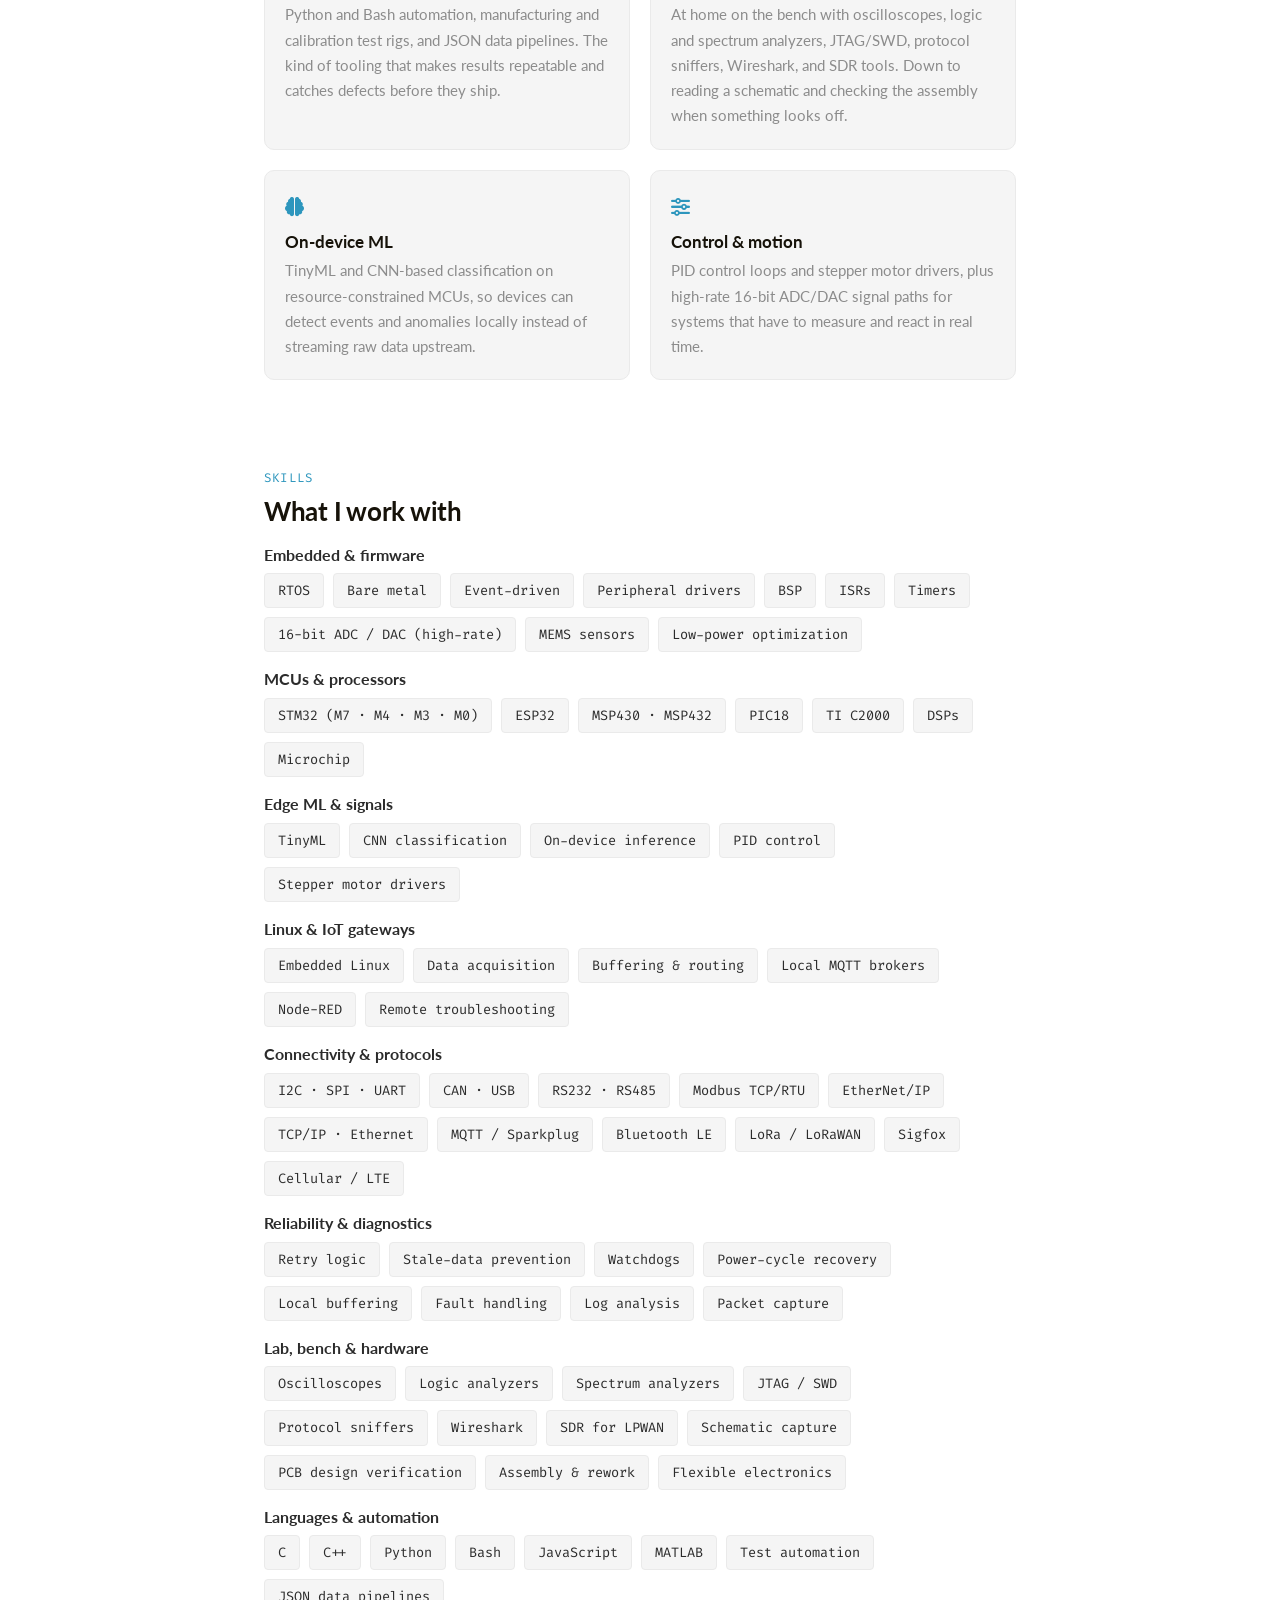
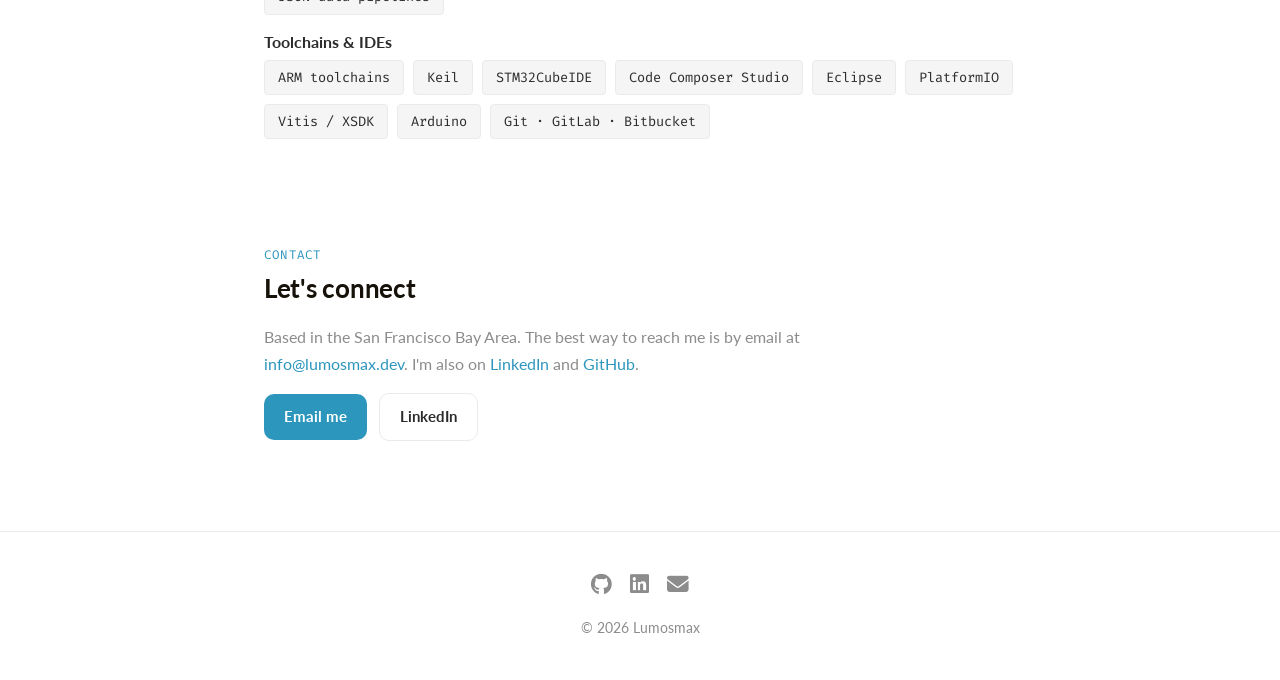
==== commit 9e9e2ba0: "Crop tall card covers from the top via coverPos" ====
--- a/about.html
+++ b/about.html
@@ -11,7 +11,7 @@
   <link rel="preconnect" href="https://fonts.gstatic.com" crossorigin />
   <link href="https://fonts.googleapis.com/css2?family=Lato:wght@400;700;900&family=Fira+Code&display=swap" rel="stylesheet" />
   <link rel="stylesheet" href="https://cdnjs.cloudflare.com/ajax/libs/font-awesome/6.5.1/css/all.min.css" />
-  <link rel="stylesheet" href="css/style.css?v=4" />
+  <link rel="stylesheet" href="css/style.css?v=5" />
 </head>
 <body>
   <header class="site">
@@ -293,6 +293,6 @@
     </div>
   </footer>
 
-  <script src="js/main.js?v=4"></script>
+  <script src="js/main.js?v=5"></script>
 </body>
 </html>
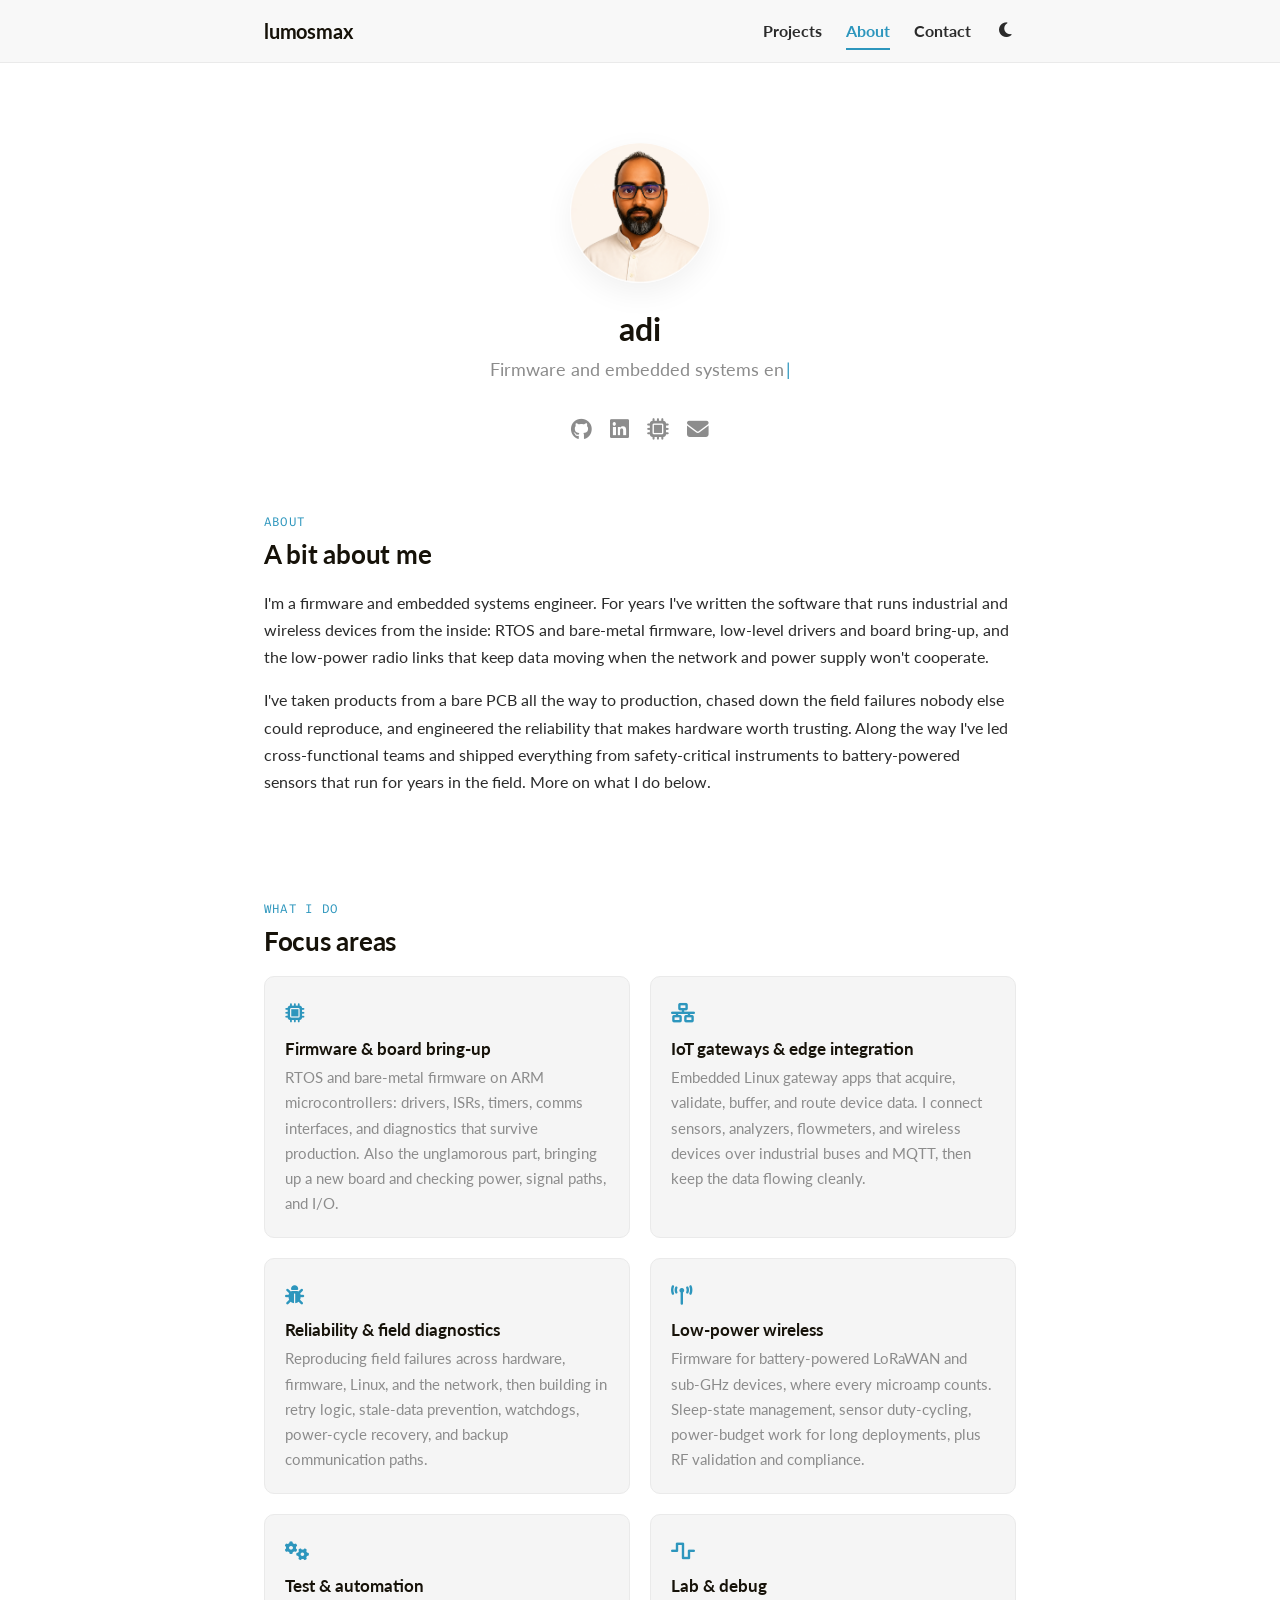
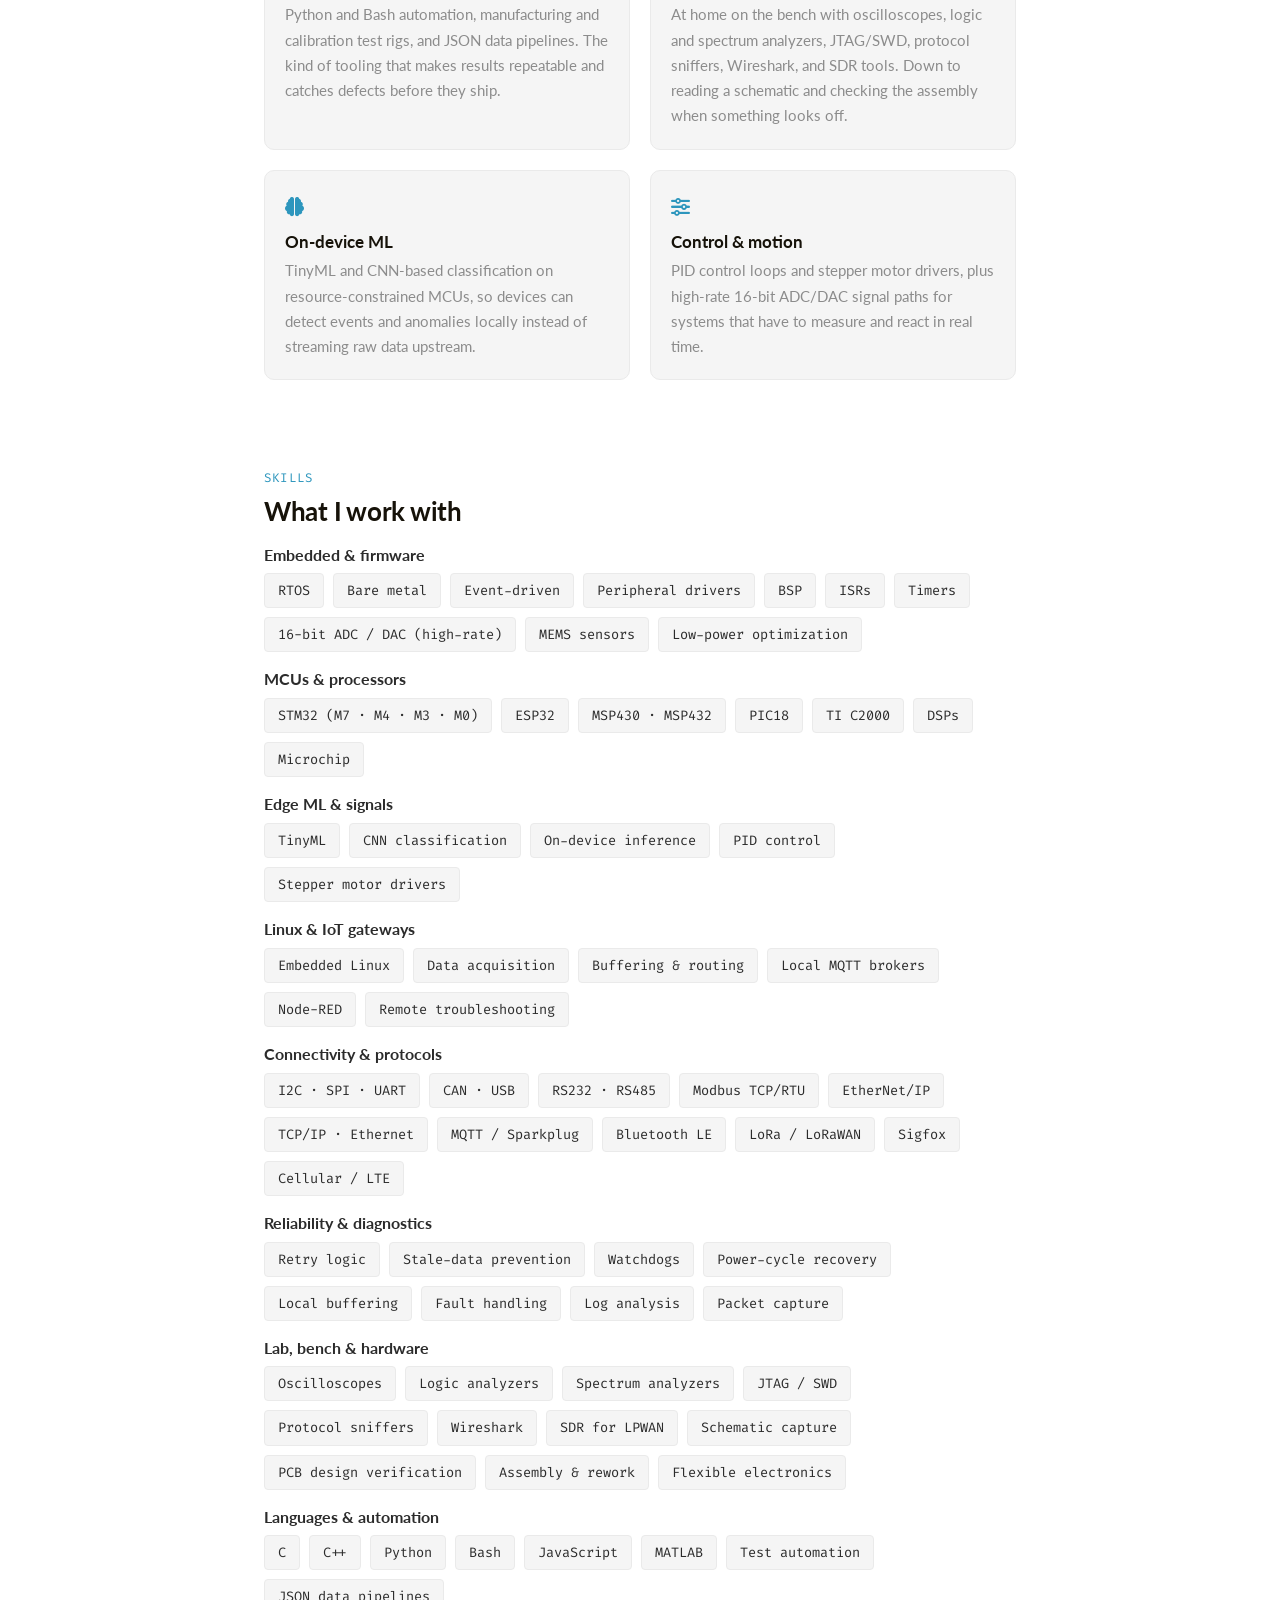
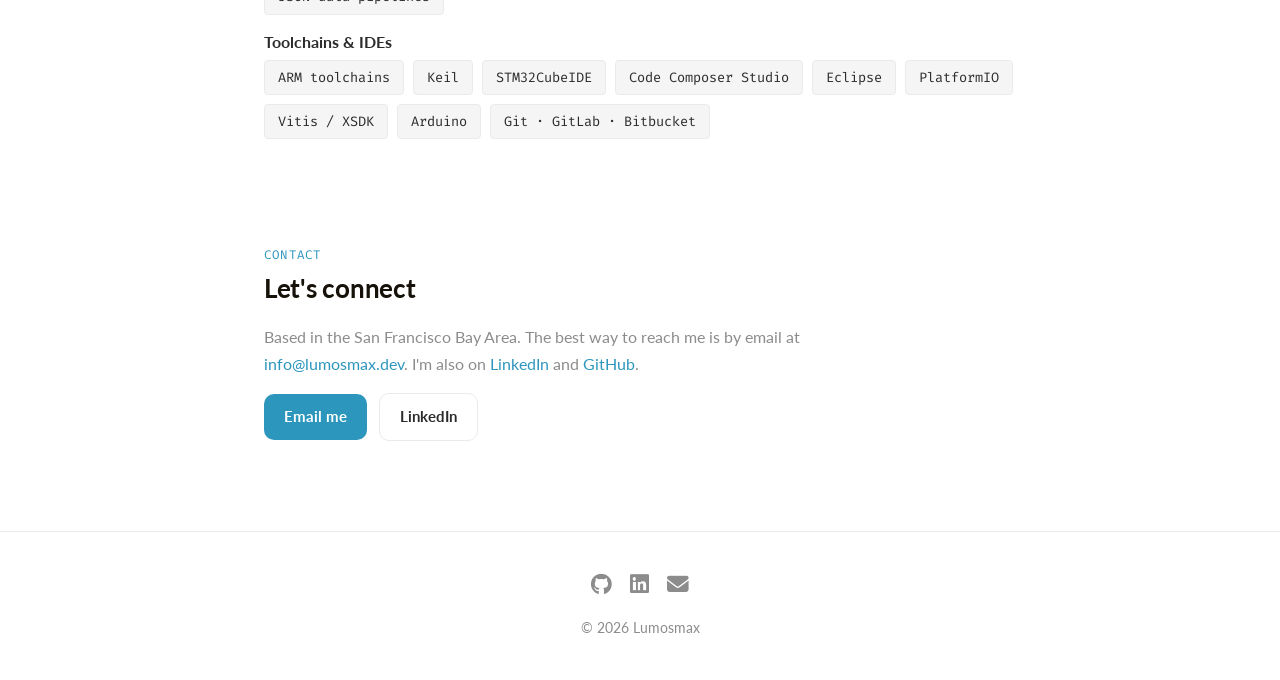
==== commit 75a2b047: "Render future ideas as a list, add three real ideas" ====
--- a/about.html
+++ b/about.html
@@ -11,7 +11,7 @@
   <link rel="preconnect" href="https://fonts.gstatic.com" crossorigin />
   <link href="https://fonts.googleapis.com/css2?family=Lato:wght@400;700;900&family=Fira+Code&display=swap" rel="stylesheet" />
   <link rel="stylesheet" href="https://cdnjs.cloudflare.com/ajax/libs/font-awesome/6.5.1/css/all.min.css" />
-  <link rel="stylesheet" href="css/style.css?v=5" />
+  <link rel="stylesheet" href="css/style.css?v=6" />
 </head>
 <body>
   <header class="site">
@@ -293,6 +293,6 @@
     </div>
   </footer>
 
-  <script src="js/main.js?v=5"></script>
+  <script src="js/main.js?v=6"></script>
 </body>
 </html>
--- a/css/style.css
+++ b/css/style.css
@@ -405,6 +405,25 @@
 
 .pcard-desc { color: var(--text-soft); font-size: 0.9rem; margin: 0 0 10px; }
 
+/* Future ideas: a list, not cards */
+.idea-list { list-style: none; margin: 0; padding: 0; max-width: 640px; }
+.idea-list li {
+  display: flex;
+  align-items: baseline;
+  gap: 12px;
+  padding: 12px 4px;
+  border-bottom: 1px solid var(--border);
+}
+.idea-list li:last-child { border-bottom: none; }
+.idea-list li.hide { display: none; }
+.idea-list i { color: var(--link); font-size: 0.9rem; width: 18px; text-align: center; flex: none; }
+.idea-title { color: var(--text); font-size: 1rem; }
+.idea-desc { color: var(--text-soft); font-size: 0.88rem; margin-left: auto; padding-left: 14px; }
+@media (max-width: 620px) {
+  .idea-list li { flex-wrap: wrap; }
+  .idea-desc { margin-left: 30px; padding-left: 0; flex-basis: 100%; }
+}
+
 .status-badge {
   display: inline-flex;
   align-items: center;
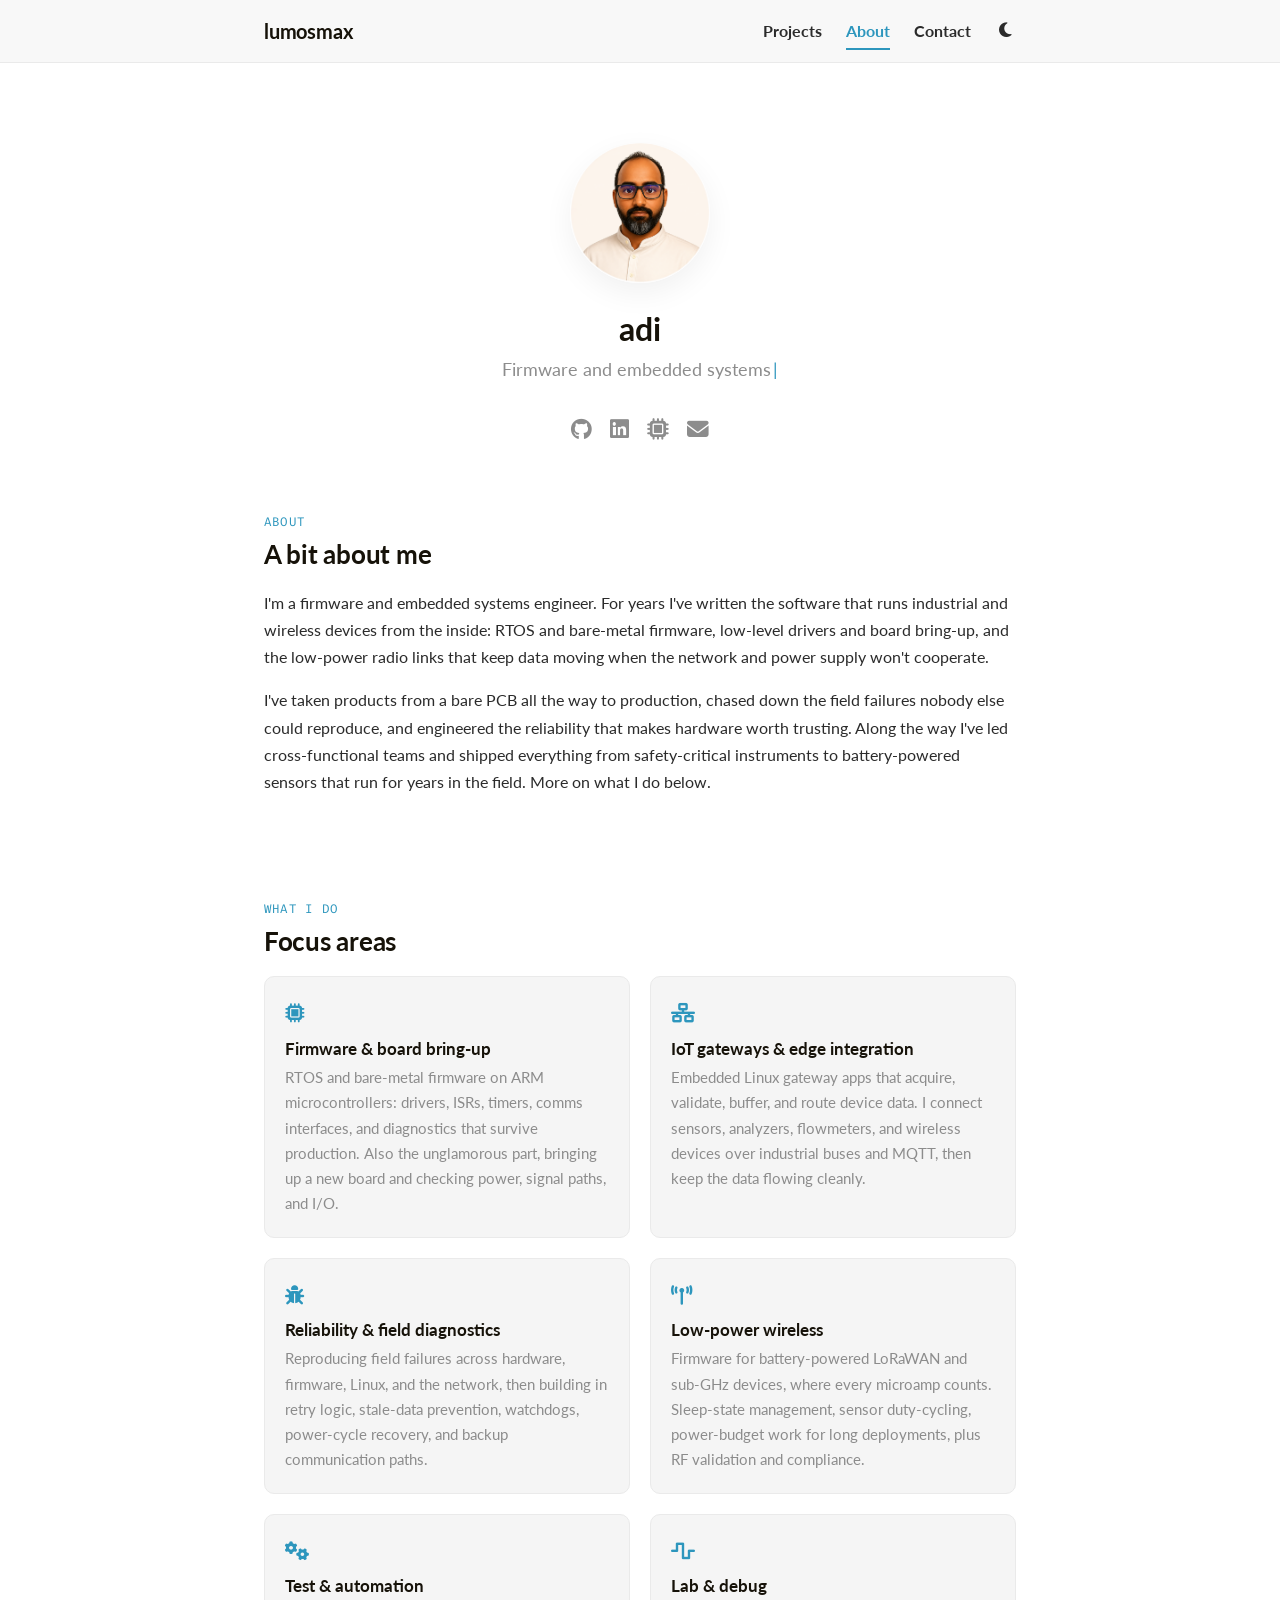
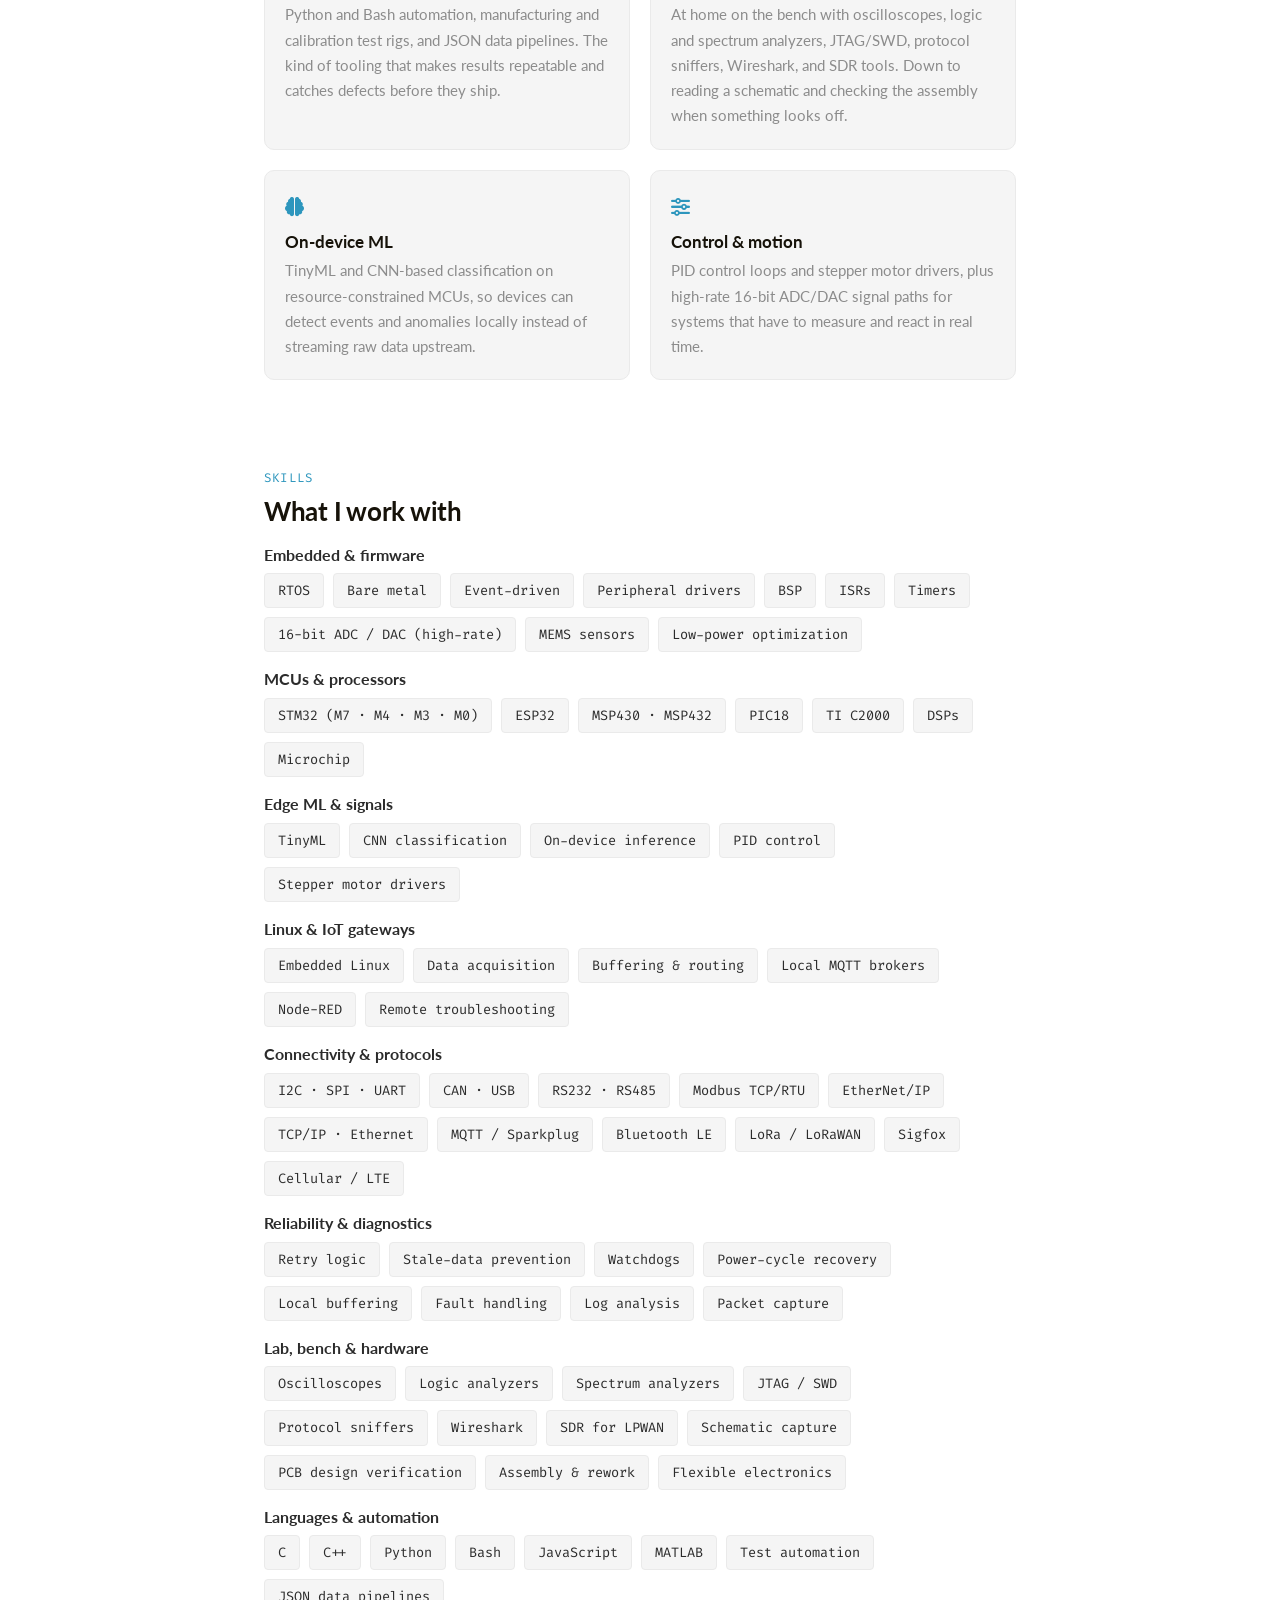
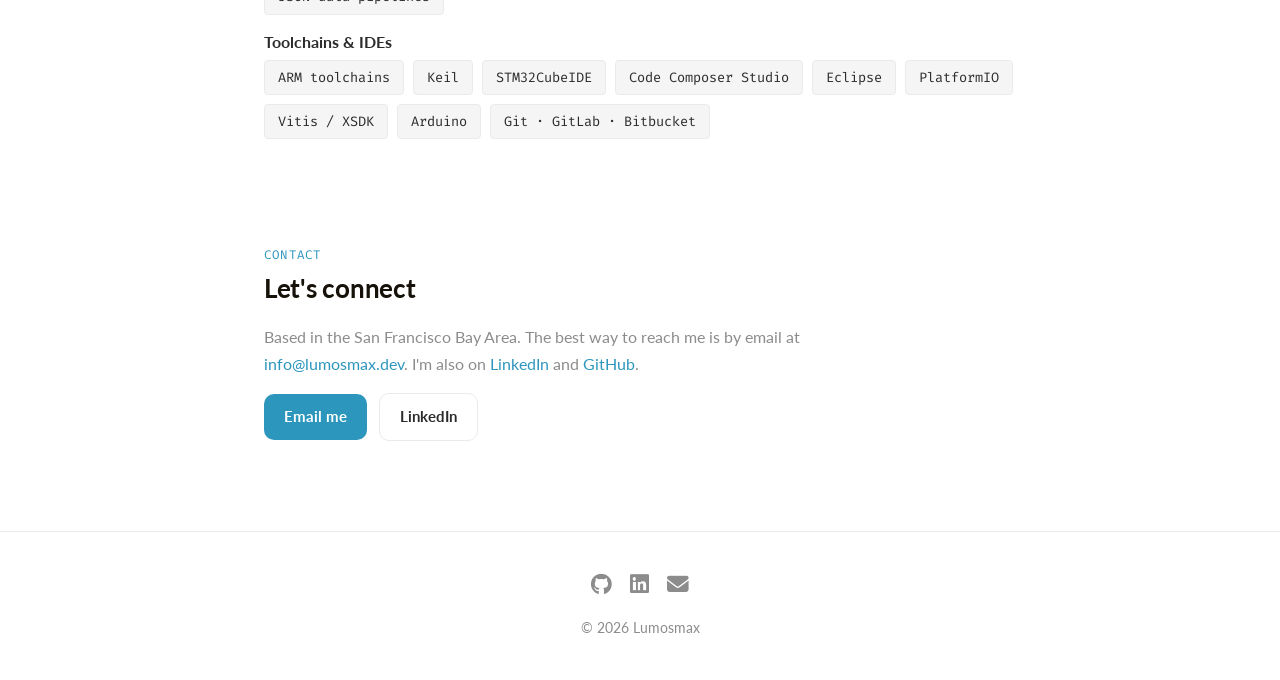
==== commit fb4542ec: "Add sticky project navigation rail to detail pages" ====
--- a/about.html
+++ b/about.html
@@ -11,7 +11,7 @@
   <link rel="preconnect" href="https://fonts.gstatic.com" crossorigin />
   <link href="https://fonts.googleapis.com/css2?family=Lato:wght@400;700;900&family=Fira+Code&display=swap" rel="stylesheet" />
   <link rel="stylesheet" href="https://cdnjs.cloudflare.com/ajax/libs/font-awesome/6.5.1/css/all.min.css" />
-  <link rel="stylesheet" href="css/style.css?v=6" />
+  <link rel="stylesheet" href="css/style.css?v=12" />
 </head>
 <body>
   <header class="site">
@@ -293,6 +293,6 @@
     </div>
   </footer>
 
-  <script src="js/main.js?v=6"></script>
+  <script src="js/main.js?v=12"></script>
 </body>
 </html>
--- a/css/style.css
+++ b/css/style.css
@@ -280,6 +280,36 @@
   background: var(--bg-soft);
 }
 
+/* project list in the rail on a detail page */
+.rail-projects { display: flex; flex-direction: column; gap: 2px; }
+.rail-projects a {
+  display: block;
+  padding: 7px 10px;
+  border-left: 2px solid transparent;
+  border-radius: 0 6px 6px 0;
+  font-size: 0.9rem;
+  line-height: 1.4;
+  color: var(--text-soft);
+  transition: color 0.18s ease, background 0.18s ease, border-color 0.18s ease;
+}
+.rail-projects a:hover { color: var(--text); background: var(--bg-soft); }
+.rail-projects a.active {
+  color: var(--link);
+  font-weight: 700;
+  border-left-color: var(--link);
+  background: var(--bg-soft);
+}
+.rail-all {
+  display: inline-flex;
+  align-items: center;
+  gap: 8px;
+  font-size: 0.88rem;
+  color: var(--text-soft);
+  padding: 4px 10px;
+}
+.rail-all:hover { color: var(--link); }
+.rail-all i { font-size: 0.8em; }
+
 /* status jump links with counts */
 .rail-status { display: flex; flex-direction: column; gap: 2px; }
 .rail-status a {
@@ -405,24 +435,71 @@
 
 .pcard-desc { color: var(--text-soft); font-size: 0.9rem; margin: 0 0 10px; }
 
-/* Future ideas: a list, not cards */
-.idea-list { list-style: none; margin: 0; padding: 0; max-width: 640px; }
+/* Future ideas: collapsed by default, plain single-column list when open */
+.idea-block summary {
+  cursor: pointer;
+  list-style: none;
+  user-select: none;
+  transition: opacity 0.15s ease;
+}
+.idea-block summary::-webkit-details-marker { display: none; }
+.idea-block summary:hover { opacity: 0.75; }
+/* little caret that rotates when open */
+.idea-block summary h2::after {
+  content: "\203A";
+  display: inline-block;
+  margin-left: 9px;
+  font-family: var(--font);
+  font-size: 1.15em;
+  line-height: 0;
+  color: var(--text-soft);
+  transform: rotate(90deg);
+  transition: transform 0.2s ease;
+}
+.idea-block[open] summary h2::after { transform: rotate(-90deg); }
+
+.idea-list {
+  list-style: none;
+  margin: 10px 0 0;
+  padding: 0 0 0 28px;
+  max-width: 660px;
+}
 .idea-list li {
-  display: flex;
-  align-items: baseline;
-  gap: 12px;
-  padding: 12px 4px;
-  border-bottom: 1px solid var(--border);
-}
-.idea-list li:last-child { border-bottom: none; }
+  padding: 7px 0;
+  position: relative;
+}
+.idea-list li::before {
+  content: "\00B7";
+  position: absolute;
+  left: -14px;
+  top: 6px;
+  color: var(--link);
+  font-weight: 700;
+}
 .idea-list li.hide { display: none; }
-.idea-list i { color: var(--link); font-size: 0.9rem; width: 18px; text-align: center; flex: none; }
-.idea-title { color: var(--text); font-size: 1rem; }
-.idea-desc { color: var(--text-soft); font-size: 0.88rem; margin-left: auto; padding-left: 14px; }
-@media (max-width: 620px) {
-  .idea-list li { flex-wrap: wrap; }
-  .idea-desc { margin-left: 30px; padding-left: 0; flex-basis: 100%; }
-}
+
+/* The list items carry .pcard only so the category filter can find them.
+   Strip every card style back off so they are just text. */
+.idea-list li.pcard {
+  display: list-item;
+  border: none;
+  background: none;
+  border-radius: 0;
+  box-shadow: none;
+  overflow: visible;
+  animation: none;
+  transform: none;
+  padding: 7px 0;
+}
+.idea-list li.pcard:hover { transform: none; border-color: transparent; box-shadow: none; }
+
+/* Plain text links. Detail lives on the idea's own page. */
+.idea-list a { color: var(--text); font-size: 0.98rem; }
+.idea-list a:hover { color: var(--link); text-decoration: underline; text-underline-offset: 3px; }
+
+/* No focus ring box on the collapsible header, but keep it for keyboard users. */
+.idea-block summary:focus { outline: none; }
+.idea-block summary:focus-visible { outline: 2px solid var(--link); outline-offset: 3px; }
 
 .status-badge {
   display: inline-flex;
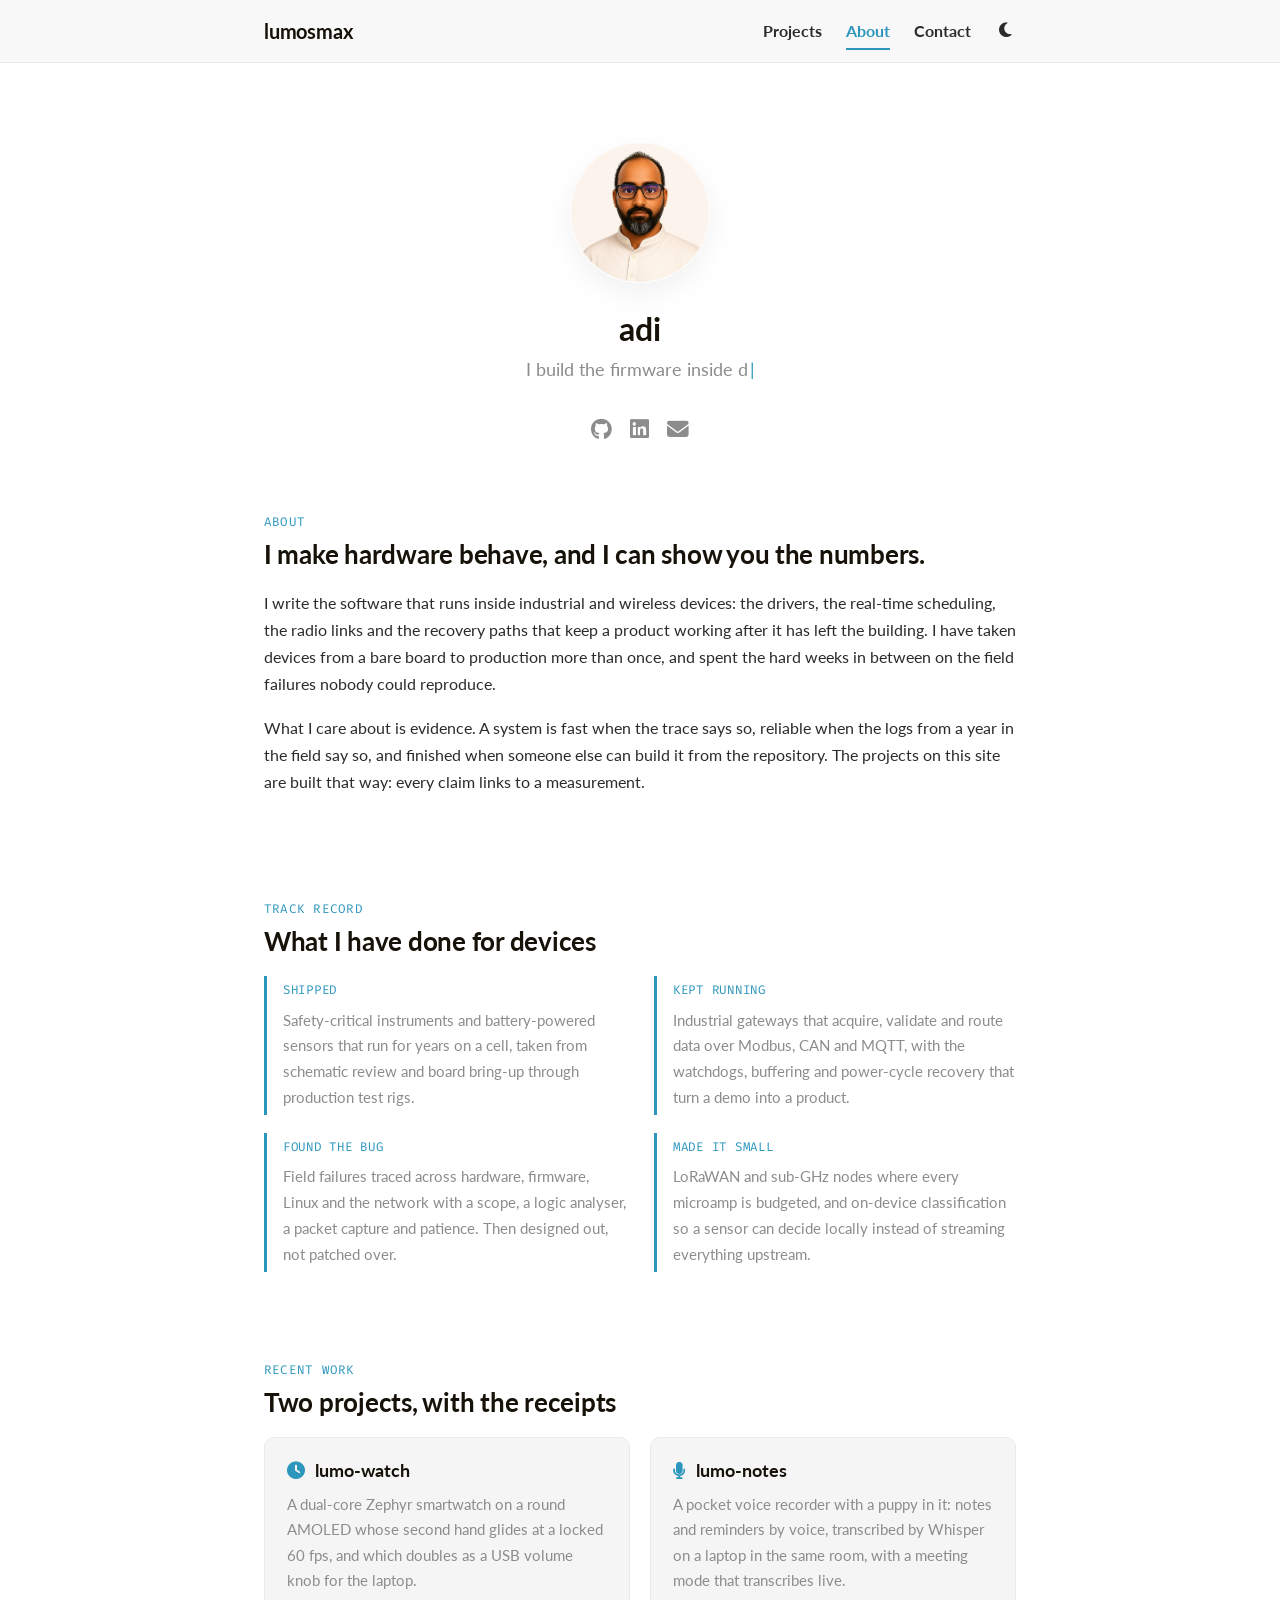
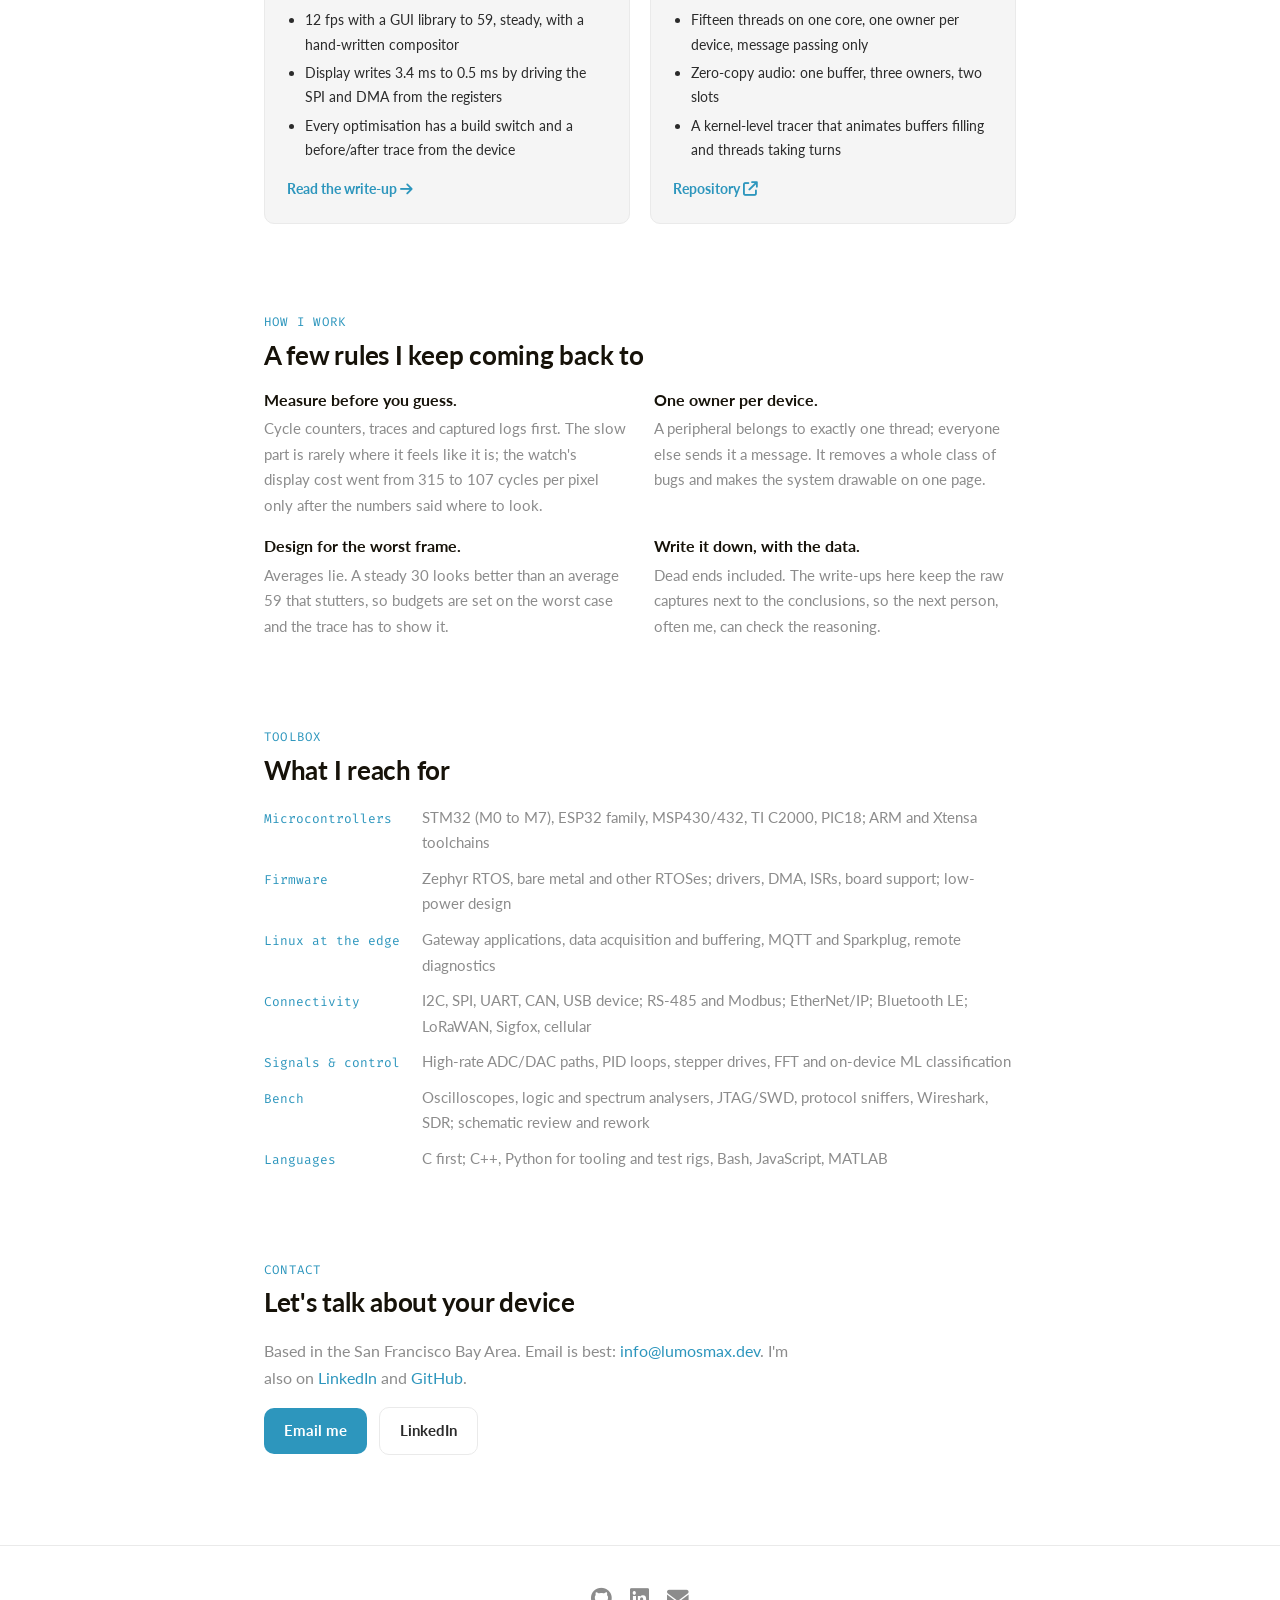
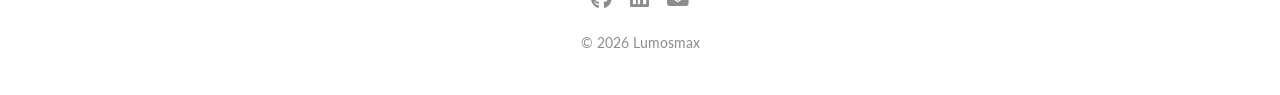
==== commit 9ec37222: "About: rewrite around evidence - point of view, track record, two projects with numbers, how I work," ====
--- a/about.html
+++ b/about.html
@@ -4,14 +4,14 @@
   <meta charset="UTF-8" />
   <meta name="viewport" content="width=device-width, initial-scale=1.0" />
   <title>About · Lumosmax</title>
-  <meta name="description" content="Embedded systems engineer. Background, focus areas, and skills." />
+  <meta name="description" content="Adi: firmware and embedded systems engineer. Devices from bare PCB to production, and the measurements that prove they work." />
   <meta name="theme-color" content="#2d96bd" />
   <link rel="icon" href="data:image/svg+xml,<svg xmlns='http://www.w3.org/2000/svg' viewBox='0 0 100 100'><text y='.9em' font-size='70'>l</text></svg>" />
   <link rel="preconnect" href="https://fonts.googleapis.com" />
   <link rel="preconnect" href="https://fonts.gstatic.com" crossorigin />
   <link href="https://fonts.googleapis.com/css2?family=Lato:wght@400;700;900&family=Fira+Code&display=swap" rel="stylesheet" />
   <link rel="stylesheet" href="https://cdnjs.cloudflare.com/ajax/libs/font-awesome/6.5.1/css/all.min.css" />
-  <link rel="stylesheet" href="css/style.css?v=12" />
+  <link rel="stylesheet" href="css/style.css?v=13" />
 </head>
 <body>
   <header class="site">
@@ -31,12 +31,10 @@
     <section class="profile compact reveal">
       <img class="avatar" src="assets/avatar.png" alt="adi" />
       <h1>adi</h1>
-      <p class="subtitle"><span data-typing='["Firmware and embedded systems engineer.","From bare metal to production.","Industrial and wireless devices.","I like making hardware behave."]'></span></p>
-
+      <p class="subtitle"><span data-typing='["I build the firmware inside devices that have to work.","Bare PCB to production, and the proof in between.","Measure first. Then make it fast."]'></span></p>
       <div class="socials">
         <a href="https://github.com/lumosmaximus" target="_blank" rel="noopener" aria-label="GitHub"><i class="fa-brands fa-github"></i></a>
         <a href="https://www.linkedin.com/in/doraditya" target="_blank" rel="noopener" aria-label="LinkedIn"><i class="fa-brands fa-linkedin"></i></a>
-        <a href="https://www.hackster.io/" target="_blank" rel="noopener" aria-label="Hackster"><i class="fa-solid fa-microchip"></i></a>
         <a href="mailto:info@lumosmax.dev" aria-label="Email"><i class="fa-solid fa-envelope"></i></a>
       </div>
     </section>
@@ -45,221 +43,125 @@
     <div class="wrap">
       <section class="about reveal" id="about">
         <p class="section-label">About</p>
-        <h2>A bit about me</h2>
+        <h2>I make hardware behave, and I can show you the numbers.</h2>
         <p>
-          I'm a firmware and embedded systems engineer. For years I've written the software
-          that runs industrial and wireless devices from the inside: RTOS and bare-metal
-          firmware, low-level drivers and board bring-up, and the low-power radio links that
-          keep data moving when the network and power supply won't cooperate.
+          I write the software that runs inside industrial and wireless devices: the drivers,
+          the real-time scheduling, the radio links and the recovery paths that keep a product
+          working after it has left the building. I have taken devices from a bare board to
+          production more than once, and spent the hard weeks in between on the field failures
+          nobody could reproduce.
         </p>
         <p>
-          I've taken products from a bare PCB all the way to production, chased down the field
-          failures nobody else could reproduce, and engineered the reliability that makes
-          hardware worth trusting. Along the way I've led cross-functional teams and shipped
-          everything from safety-critical instruments to battery-powered sensors that run for
-          years in the field. More on what I do below.
-        </p>
-      </section>
-    </div>
-
-    <!-- ============ WHAT I DO ============ -->
-    <div class="wrap">
-      <section class="reveal">
-        <p class="section-label">What I do</p>
-        <h2>Focus areas</h2>
-        <div class="focus">
-          <div class="item">
-            <div class="ficon"><i class="fa-solid fa-microchip"></i></div>
-            <h3>Firmware &amp; board bring-up</h3>
-            <p>RTOS and bare-metal firmware on ARM microcontrollers: drivers, ISRs, timers,
-               comms interfaces, and diagnostics that survive production. Also the unglamorous
-               part, bringing up a new board and checking power, signal paths, and I/O.</p>
-          </div>
-          <div class="item">
-            <div class="ficon"><i class="fa-solid fa-network-wired"></i></div>
-            <h3>IoT gateways &amp; edge integration</h3>
-            <p>Embedded Linux gateway apps that acquire, validate, buffer, and route device
-               data. I connect sensors, analyzers, flowmeters, and wireless devices over
-               industrial buses and MQTT, then keep the data flowing cleanly.</p>
-          </div>
-          <div class="item">
-            <div class="ficon"><i class="fa-solid fa-bug"></i></div>
-            <h3>Reliability &amp; field diagnostics</h3>
-            <p>Reproducing field failures across hardware, firmware, Linux, and the network,
-               then building in retry logic, stale-data prevention, watchdogs, power-cycle
-               recovery, and backup communication paths.</p>
-          </div>
-          <div class="item">
-            <div class="ficon"><i class="fa-solid fa-tower-broadcast"></i></div>
-            <h3>Low-power wireless</h3>
-            <p>Firmware for battery-powered LoRaWAN and sub-GHz devices, where every microamp
-               counts. Sleep-state management, sensor duty-cycling, power-budget work for long
-               deployments, plus RF validation and compliance.</p>
-          </div>
-          <div class="item">
-            <div class="ficon"><i class="fa-solid fa-gears"></i></div>
-            <h3>Test &amp; automation</h3>
-            <p>Python and Bash automation, manufacturing and calibration test rigs, and JSON
-               data pipelines. The kind of tooling that makes results repeatable and catches
-               defects before they ship.</p>
-          </div>
-          <div class="item">
-            <div class="ficon"><i class="fa-solid fa-wave-square"></i></div>
-            <h3>Lab &amp; debug</h3>
-            <p>At home on the bench with oscilloscopes, logic and spectrum analyzers,
-               JTAG/SWD, protocol sniffers, Wireshark, and SDR tools. Down to reading a
-               schematic and checking the assembly when something looks off.</p>
-          </div>
-          <div class="item">
-            <div class="ficon"><i class="fa-solid fa-brain"></i></div>
-            <h3>On-device ML</h3>
-            <p>TinyML and CNN-based classification on resource-constrained MCUs, so devices
-               can detect events and anomalies locally instead of streaming raw data upstream.</p>
-          </div>
-          <div class="item">
-            <div class="ficon"><i class="fa-solid fa-sliders"></i></div>
-            <h3>Control &amp; motion</h3>
-            <p>PID control loops and stepper motor drivers, plus high-rate 16-bit ADC/DAC
-               signal paths for systems that have to measure and react in real time.</p>
+          What I care about is evidence. A system is fast when the trace says so, reliable when
+          the logs from a year in the field say so, and finished when someone else can build it
+          from the repository. The projects on this site are built that way: every claim links
+          to a measurement.
+        </p>
+      </section>
+    </div>
+
+    <!-- ============ TRACK RECORD ============ -->
+    <div class="wrap">
+      <section class="reveal">
+        <p class="section-label">Track record</p>
+        <h2>What I have done for devices</h2>
+        <div class="record">
+          <div class="rec">
+            <span class="rec-k">Shipped</span>
+            <p>Safety-critical instruments and battery-powered sensors that run for years on a cell,
+               taken from schematic review and board bring-up through production test rigs.</p>
+          </div>
+          <div class="rec">
+            <span class="rec-k">Kept running</span>
+            <p>Industrial gateways that acquire, validate and route data over Modbus, CAN and MQTT,
+               with the watchdogs, buffering and power-cycle recovery that turn a demo into a product.</p>
+          </div>
+          <div class="rec">
+            <span class="rec-k">Found the bug</span>
+            <p>Field failures traced across hardware, firmware, Linux and the network with a scope,
+               a logic analyser, a packet capture and patience. Then designed out, not patched over.</p>
+          </div>
+          <div class="rec">
+            <span class="rec-k">Made it small</span>
+            <p>LoRaWAN and sub-GHz nodes where every microamp is budgeted, and on-device
+               classification so a sensor can decide locally instead of streaming everything upstream.</p>
           </div>
         </div>
       </section>
     </div>
 
-    <!-- ============ SKILLS ============ -->
-    <div class="wrap">
-      <section class="reveal">
-        <p class="section-label">Skills</p>
-        <h2>What I work with</h2>
-
-        <div class="skill-group">
-          <h3>Embedded &amp; firmware</h3>
-          <div class="skills">
-            <span class="chip">RTOS</span>
-            <span class="chip">Bare metal</span>
-            <span class="chip">Event-driven</span>
-            <span class="chip">Peripheral drivers</span>
-            <span class="chip">BSP</span>
-            <span class="chip">ISRs</span>
-            <span class="chip">Timers</span>
-            <span class="chip">16-bit ADC / DAC (high-rate)</span>
-            <span class="chip">MEMS sensors</span>
-            <span class="chip">Low-power optimization</span>
-          </div>
+    <!-- ============ RECENT WORK ============ -->
+    <div class="wrap">
+      <section class="reveal">
+        <p class="section-label">Recent work</p>
+        <h2>Two projects, with the receipts</h2>
+        <div class="work">
+          <a class="work-card" href="project.html?repo=lumo-watch">
+            <div class="work-head"><i class="fa-solid fa-clock"></i><h3>lumo-watch</h3></div>
+            <p>A dual-core Zephyr smartwatch on a round AMOLED whose second hand glides at a locked
+               60 fps, and which doubles as a USB volume knob for the laptop.</p>
+            <ul class="work-facts">
+              <li>12 fps with a GUI library to 59, steady, with a hand-written compositor</li>
+              <li>Display writes 3.4 ms to 0.5 ms by driving the SPI and DMA from the registers</li>
+              <li>Every optimisation has a build switch and a before/after trace from the device</li>
+            </ul>
+            <span class="work-go">Read the write-up <i class="fa-solid fa-arrow-right"></i></span>
+          </a>
+          <a class="work-card" href="https://github.com/lumosmaximus/waveshare_esp32_s3_349_display" target="_blank" rel="noopener">
+            <div class="work-head"><i class="fa-solid fa-microphone"></i><h3>lumo-notes</h3></div>
+            <p>A pocket voice recorder with a puppy in it: notes and reminders by voice, transcribed
+               by Whisper on a laptop in the same room, with a meeting mode that transcribes live.</p>
+            <ul class="work-facts">
+              <li>Fifteen threads on one core, one owner per device, message passing only</li>
+              <li>Zero-copy audio: one buffer, three owners, two slots</li>
+              <li>A kernel-level tracer that animates buffers filling and threads taking turns</li>
+            </ul>
+            <span class="work-go">Repository <i class="fa-solid fa-arrow-up-right-from-square"></i></span>
+          </a>
         </div>
-
-        <div class="skill-group">
-          <h3>MCUs &amp; processors</h3>
-          <div class="skills">
-            <span class="chip">STM32 (M7 · M4 · M3 · M0)</span>
-            <span class="chip">ESP32</span>
-            <span class="chip">MSP430 · MSP432</span>
-            <span class="chip">PIC18</span>
-            <span class="chip">TI C2000</span>
-            <span class="chip">DSPs</span>
-            <span class="chip">Microchip</span>
+      </section>
+    </div>
+
+    <!-- ============ HOW I WORK ============ -->
+    <div class="wrap">
+      <section class="reveal">
+        <p class="section-label">How I work</p>
+        <h2>A few rules I keep coming back to</h2>
+        <div class="rules">
+          <div class="rule">
+            <h3>Measure before you guess.</h3>
+            <p>Cycle counters, traces and captured logs first. The slow part is rarely where it feels like it is; the watch's display cost went from 315 to 107 cycles per pixel only after the numbers said where to look.</p>
+          </div>
+          <div class="rule">
+            <h3>One owner per device.</h3>
+            <p>A peripheral belongs to exactly one thread; everyone else sends it a message. It removes a whole class of bugs and makes the system drawable on one page.</p>
+          </div>
+          <div class="rule">
+            <h3>Design for the worst frame.</h3>
+            <p>Averages lie. A steady 30 looks better than an average 59 that stutters, so budgets are set on the worst case and the trace has to show it.</p>
+          </div>
+          <div class="rule">
+            <h3>Write it down, with the data.</h3>
+            <p>Dead ends included. The write-ups here keep the raw captures next to the conclusions, so the next person, often me, can check the reasoning.</p>
           </div>
         </div>
-
-        <div class="skill-group">
-          <h3>Edge ML &amp; signals</h3>
-          <div class="skills">
-            <span class="chip">TinyML</span>
-            <span class="chip">CNN classification</span>
-            <span class="chip">On-device inference</span>
-            <span class="chip">PID control</span>
-            <span class="chip">Stepper motor drivers</span>
-          </div>
-        </div>
-
-        <div class="skill-group">
-          <h3>Linux &amp; IoT gateways</h3>
-          <div class="skills">
-            <span class="chip">Embedded Linux</span>
-            <span class="chip">Data acquisition</span>
-            <span class="chip">Buffering &amp; routing</span>
-            <span class="chip">Local MQTT brokers</span>
-            <span class="chip">Node-RED</span>
-            <span class="chip">Remote troubleshooting</span>
-          </div>
-        </div>
-
-        <div class="skill-group">
-          <h3>Connectivity &amp; protocols</h3>
-          <div class="skills">
-            <span class="chip">I2C · SPI · UART</span>
-            <span class="chip">CAN · USB</span>
-            <span class="chip">RS232 · RS485</span>
-            <span class="chip">Modbus TCP/RTU</span>
-            <span class="chip">EtherNet/IP</span>
-            <span class="chip">TCP/IP · Ethernet</span>
-            <span class="chip">MQTT / Sparkplug</span>
-            <span class="chip">Bluetooth LE</span>
-            <span class="chip">LoRa / LoRaWAN</span>
-            <span class="chip">Sigfox</span>
-            <span class="chip">Cellular / LTE</span>
-          </div>
-        </div>
-
-        <div class="skill-group">
-          <h3>Reliability &amp; diagnostics</h3>
-          <div class="skills">
-            <span class="chip">Retry logic</span>
-            <span class="chip">Stale-data prevention</span>
-            <span class="chip">Watchdogs</span>
-            <span class="chip">Power-cycle recovery</span>
-            <span class="chip">Local buffering</span>
-            <span class="chip">Fault handling</span>
-            <span class="chip">Log analysis</span>
-            <span class="chip">Packet capture</span>
-          </div>
-        </div>
-
-        <div class="skill-group">
-          <h3>Lab, bench &amp; hardware</h3>
-          <div class="skills">
-            <span class="chip">Oscilloscopes</span>
-            <span class="chip">Logic analyzers</span>
-            <span class="chip">Spectrum analyzers</span>
-            <span class="chip">JTAG / SWD</span>
-            <span class="chip">Protocol sniffers</span>
-            <span class="chip">Wireshark</span>
-            <span class="chip">SDR for LPWAN</span>
-            <span class="chip">Schematic capture</span>
-            <span class="chip">PCB design verification</span>
-            <span class="chip">Assembly &amp; rework</span>
-            <span class="chip">Flexible electronics</span>
-          </div>
-        </div>
-
-        <div class="skill-group">
-          <h3>Languages &amp; automation</h3>
-          <div class="skills">
-            <span class="chip">C</span>
-            <span class="chip">C++</span>
-            <span class="chip">Python</span>
-            <span class="chip">Bash</span>
-            <span class="chip">JavaScript</span>
-            <span class="chip">MATLAB</span>
-            <span class="chip">Test automation</span>
-            <span class="chip">JSON data pipelines</span>
-          </div>
-        </div>
-
-        <div class="skill-group">
-          <h3>Toolchains &amp; IDEs</h3>
-          <div class="skills">
-            <span class="chip">ARM toolchains</span>
-            <span class="chip">Keil</span>
-            <span class="chip">STM32CubeIDE</span>
-            <span class="chip">Code Composer Studio</span>
-            <span class="chip">Eclipse</span>
-            <span class="chip">PlatformIO</span>
-            <span class="chip">Vitis / XSDK</span>
-            <span class="chip">Arduino</span>
-            <span class="chip">Git · GitLab · Bitbucket</span>
-          </div>
-        </div>
+      </section>
+    </div>
+
+    <!-- ============ TOOLBOX ============ -->
+    <div class="wrap">
+      <section class="reveal">
+        <p class="section-label">Toolbox</p>
+        <h2>What I reach for</h2>
+        <dl class="toolbox">
+          <dt>Microcontrollers</dt><dd>STM32 (M0 to M7), ESP32 family, MSP430/432, TI C2000, PIC18; ARM and Xtensa toolchains</dd>
+          <dt>Firmware</dt><dd>Zephyr RTOS, bare metal and other RTOSes; drivers, DMA, ISRs, board support; low-power design</dd>
+          <dt>Linux at the edge</dt><dd>Gateway applications, data acquisition and buffering, MQTT and Sparkplug, remote diagnostics</dd>
+          <dt>Connectivity</dt><dd>I2C, SPI, UART, CAN, USB device; RS-485 and Modbus; EtherNet/IP; Bluetooth LE; LoRaWAN, Sigfox, cellular</dd>
+          <dt>Signals &amp; control</dt><dd>High-rate ADC/DAC paths, PID loops, stepper drives, FFT and on-device ML classification</dd>
+          <dt>Bench</dt><dd>Oscilloscopes, logic and spectrum analysers, JTAG/SWD, protocol sniffers, Wireshark, SDR; schematic review and rework</dd>
+          <dt>Languages</dt><dd>C first; C++, Python for tooling and test rigs, Bash, JavaScript, MATLAB</dd>
+        </dl>
       </section>
     </div>
 
@@ -267,9 +169,9 @@
     <div class="wrap">
       <section class="reveal" id="contact">
         <p class="section-label">Contact</p>
-        <h2>Let's connect</h2>
+        <h2>Let's talk about your device</h2>
         <p style="color:var(--text-soft);max-width:60ch;">
-          Based in the San Francisco Bay Area. The best way to reach me is by email at
+          Based in the San Francisco Bay Area. Email is best:
           <a href="mailto:info@lumosmax.dev">info@lumosmax.dev</a>. I'm also on
           <a href="https://www.linkedin.com/in/doraditya" target="_blank" rel="noopener">LinkedIn</a>
           and <a href="https://github.com/lumosmaximus" target="_blank" rel="noopener">GitHub</a>.
--- a/css/style.css
+++ b/css/style.css
@@ -684,3 +684,34 @@
   .profile h1 { font-size: 1.6rem; }
   .avatar { width: 116px; height: 116px; }
 }
+
+/* ---------- About: track record, recent work, rules, toolbox ---------- */
+.record { display: grid; grid-template-columns: repeat(2, 1fr); gap: 18px 28px; }
+.rec { padding: 4px 0 4px 16px; border-left: 3px solid var(--link); }
+.rec-k { display: block; font-family: var(--mono); font-size: 0.78rem; letter-spacing: 0.06em; text-transform: uppercase; color: var(--link); margin-bottom: 6px; }
+.rec p { margin: 0; color: var(--text-soft); font-size: 0.95rem; }
+
+.work { display: grid; grid-template-columns: repeat(2, 1fr); gap: 20px; }
+.work-card { display: flex; flex-direction: column; gap: 10px; padding: 22px; border: 1px solid var(--border); border-radius: var(--radius); background: var(--bg-soft); color: inherit; text-decoration: none; transition: transform .15s ease, border-color .15s ease; }
+.work-card:hover { transform: translateY(-2px); border-color: var(--link); text-decoration: none; }
+.work-head { display: flex; align-items: center; gap: 10px; }
+.work-head i { color: var(--link); font-size: 1.1rem; }
+.work-head h3 { margin: 0; font-size: 1.1rem; }
+.work-card p { margin: 0; color: var(--text-soft); font-size: 0.94rem; }
+.work-facts { margin: 0; padding-left: 18px; color: var(--text); font-size: 0.9rem; }
+.work-facts li { margin: 4px 0; }
+.work-go { margin-top: auto; font-size: 0.9rem; color: var(--link); font-weight: 700; }
+
+.rules { display: grid; grid-template-columns: repeat(2, 1fr); gap: 18px 28px; }
+.rule h3 { margin: 0 0 6px; font-size: 1.02rem; }
+.rule p { margin: 0; color: var(--text-soft); font-size: 0.94rem; }
+
+.toolbox { display: grid; grid-template-columns: max-content 1fr; gap: 10px 22px; margin: 0; }
+.toolbox dt { font-family: var(--mono); font-size: 0.8rem; color: var(--link); padding-top: 3px; white-space: nowrap; }
+.toolbox dd { margin: 0; color: var(--text-soft); font-size: 0.94rem; }
+
+@media (max-width: 620px) {
+  .record, .work, .rules { grid-template-columns: 1fr; }
+  .toolbox { grid-template-columns: 1fr; gap: 2px; }
+  .toolbox dd { margin-bottom: 10px; }
+}
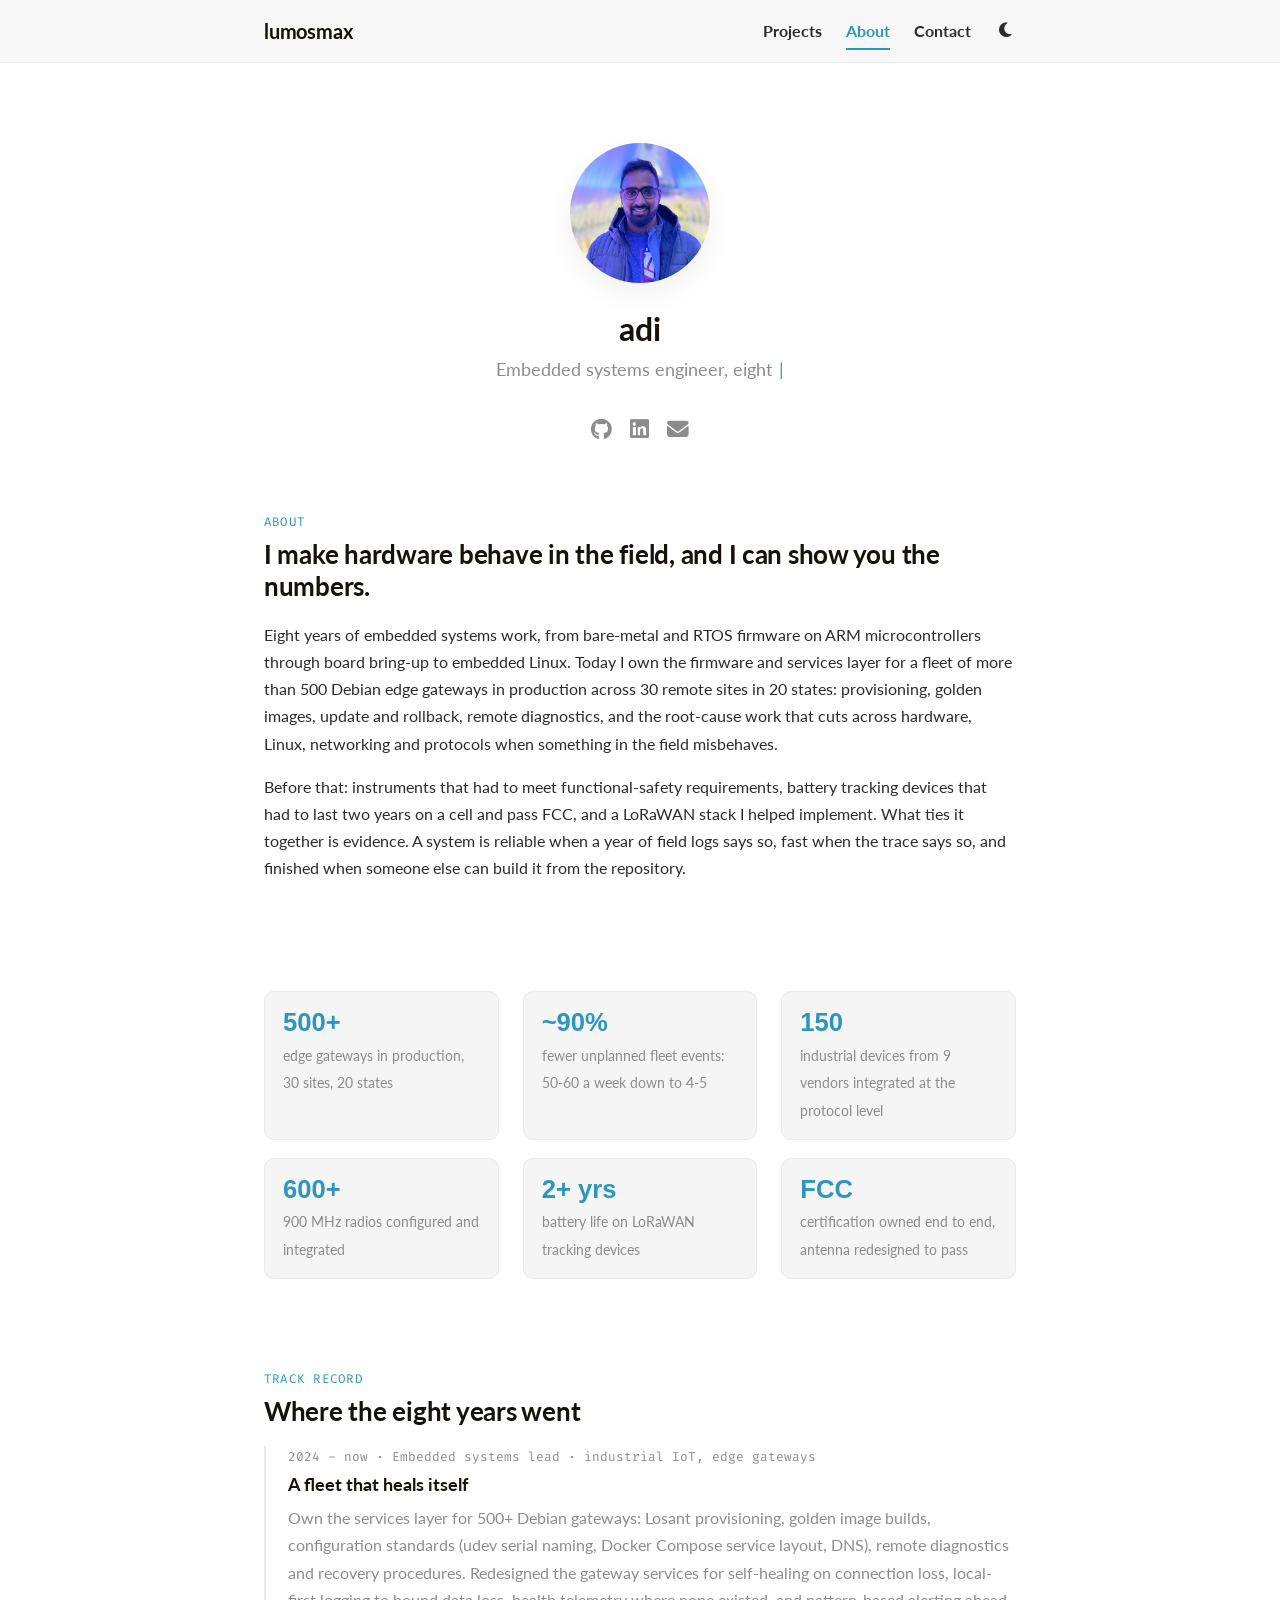
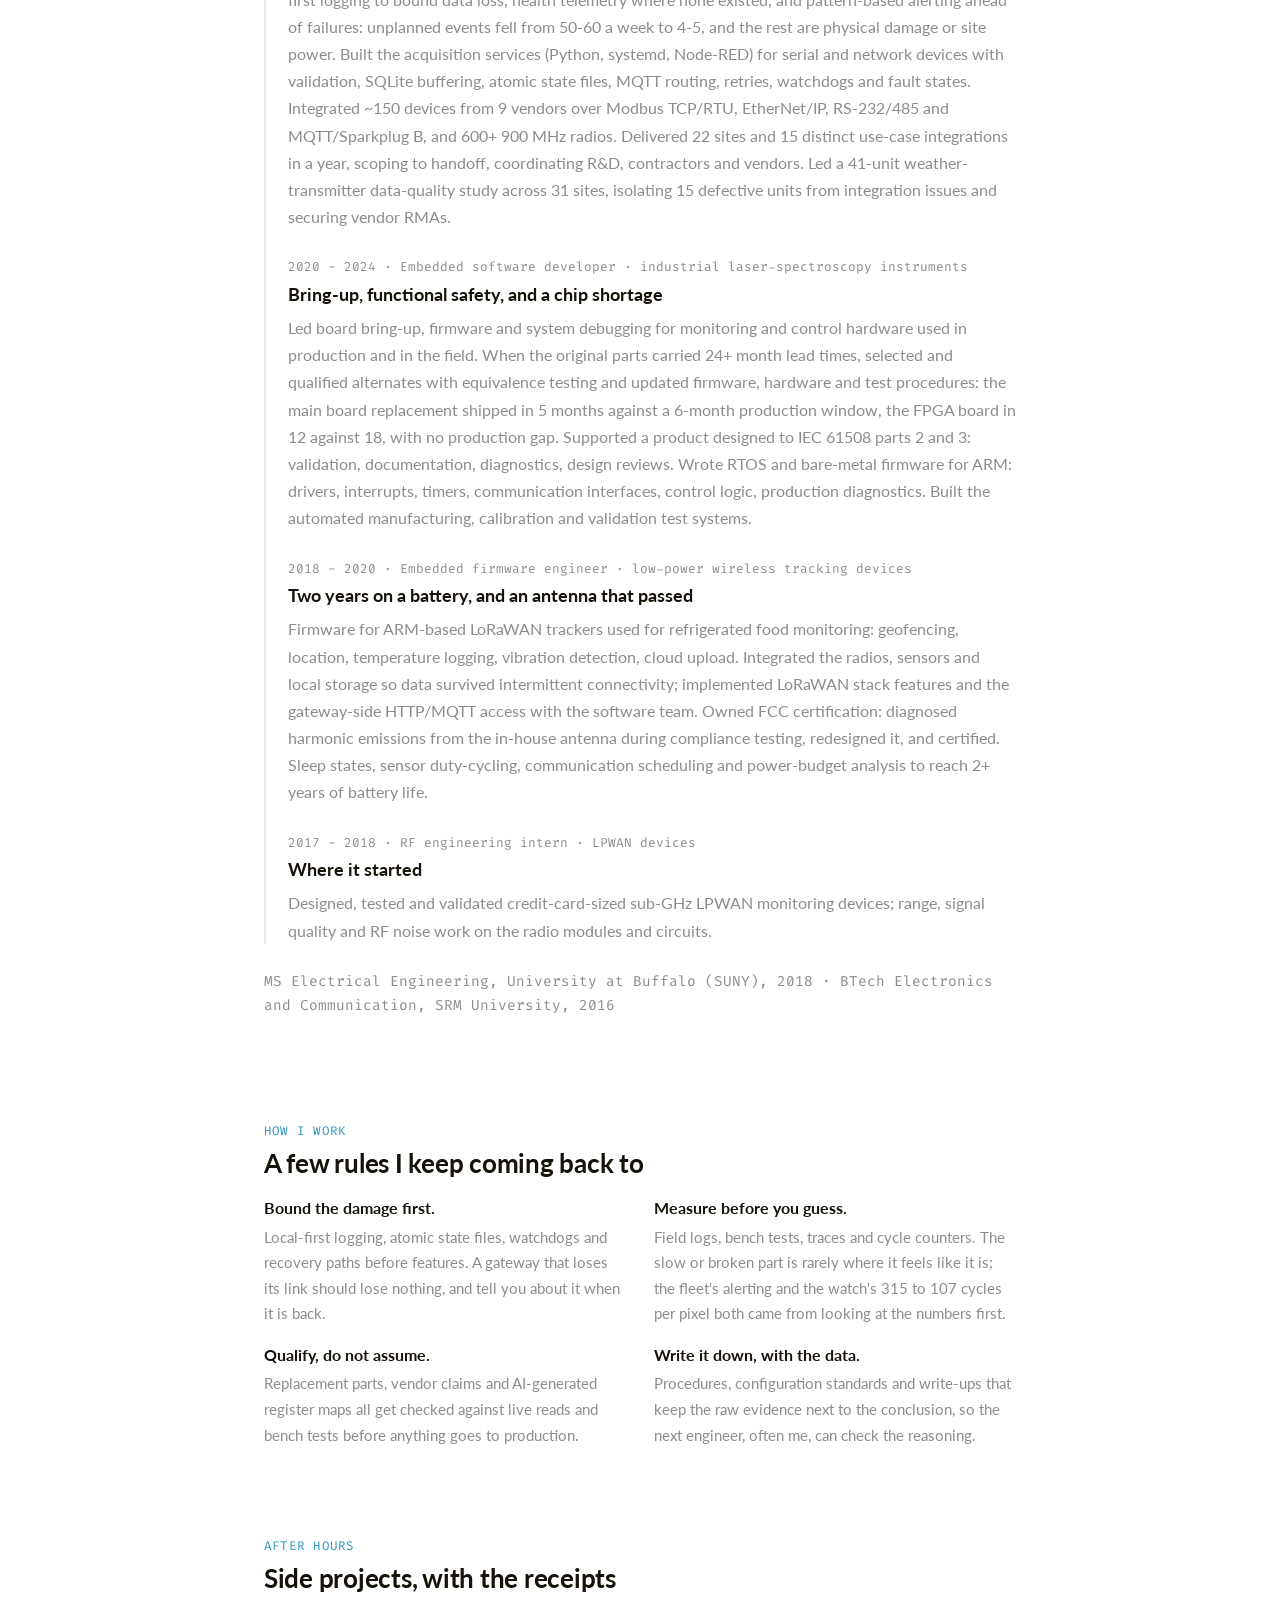
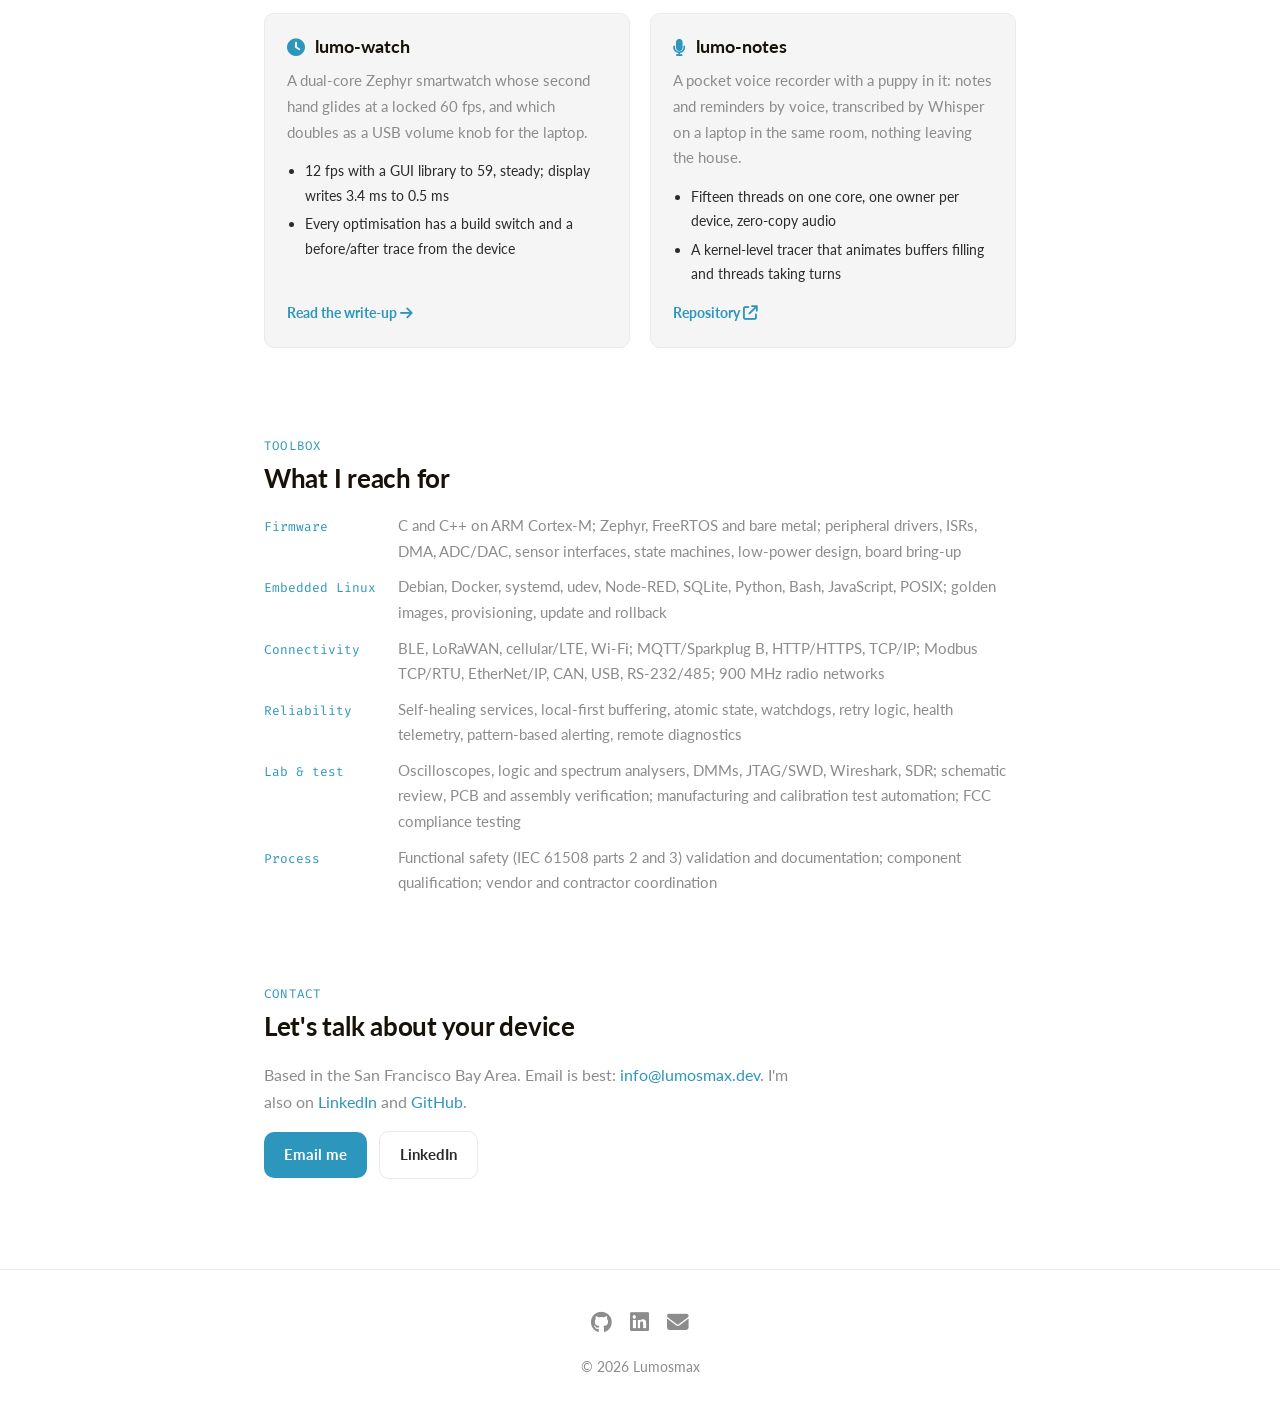
==== commit 5131a61e: "About: career track record from the resume (gateway fleet, instruments, LoRaWAN), numbers strip, too" ====
--- a/about.html
+++ b/about.html
@@ -4,7 +4,7 @@
   <meta charset="UTF-8" />
   <meta name="viewport" content="width=device-width, initial-scale=1.0" />
   <title>About · Lumosmax</title>
-  <meta name="description" content="Adi: firmware and embedded systems engineer. Devices from bare PCB to production, and the measurements that prove they work." />
+  <meta name="description" content="Adi: embedded systems engineer, eight years across bare-metal and RTOS firmware, board bring-up and embedded Linux; currently running a fleet of 500+ edge gateways." />
   <meta name="theme-color" content="#2d96bd" />
   <link rel="icon" href="data:image/svg+xml,<svg xmlns='http://www.w3.org/2000/svg' viewBox='0 0 100 100'><text y='.9em' font-size='70'>l</text></svg>" />
   <link rel="preconnect" href="https://fonts.googleapis.com" />
@@ -31,7 +31,7 @@
     <section class="profile compact reveal">
       <img class="avatar" src="assets/avatar.png" alt="adi" />
       <h1>adi</h1>
-      <p class="subtitle"><span data-typing='["I build the firmware inside devices that have to work.","Bare PCB to production, and the proof in between.","Measure first. Then make it fast."]'></span></p>
+      <p class="subtitle"><span data-typing='["Embedded systems engineer, eight years in.","Bare-metal and RTOS firmware, board bring-up, embedded Linux.","Currently keeping 500+ edge gateways honest."]'></span></p>
       <div class="socials">
         <a href="https://github.com/lumosmaximus" target="_blank" rel="noopener" aria-label="GitHub"><i class="fa-brands fa-github"></i></a>
         <a href="https://www.linkedin.com/in/doraditya" target="_blank" rel="noopener" aria-label="LinkedIn"><i class="fa-brands fa-linkedin"></i></a>
@@ -43,20 +43,36 @@
     <div class="wrap">
       <section class="about reveal" id="about">
         <p class="section-label">About</p>
-        <h2>I make hardware behave, and I can show you the numbers.</h2>
+        <h2>I make hardware behave in the field, and I can show you the numbers.</h2>
         <p>
-          I write the software that runs inside industrial and wireless devices: the drivers,
-          the real-time scheduling, the radio links and the recovery paths that keep a product
-          working after it has left the building. I have taken devices from a bare board to
-          production more than once, and spent the hard weeks in between on the field failures
-          nobody could reproduce.
+          Eight years of embedded systems work, from bare-metal and RTOS firmware on ARM
+          microcontrollers through board bring-up to embedded Linux. Today I own the firmware
+          and services layer for a fleet of more than 500 Debian edge gateways in production
+          across 30 remote sites in 20 states: provisioning, golden images, update and
+          rollback, remote diagnostics, and the root-cause work that cuts across hardware,
+          Linux, networking and protocols when something in the field misbehaves.
         </p>
         <p>
-          What I care about is evidence. A system is fast when the trace says so, reliable when
-          the logs from a year in the field say so, and finished when someone else can build it
-          from the repository. The projects on this site are built that way: every claim links
-          to a measurement.
-        </p>
+          Before that: instruments that had to meet functional-safety requirements, battery
+          tracking devices that had to last two years on a cell and pass FCC, and a LoRaWAN
+          stack I helped implement. What ties it together is evidence. A system is reliable
+          when a year of field logs says so, fast when the trace says so, and finished when
+          someone else can build it from the repository.
+        </p>
+      </section>
+    </div>
+
+    <!-- ============ NUMBERS ============ -->
+    <div class="wrap">
+      <section class="reveal">
+        <div class="stats">
+          <div><b>500+</b><span>edge gateways in production, 30 sites, 20 states</span></div>
+          <div><b>~90%</b><span>fewer unplanned fleet events: 50-60 a week down to 4-5</span></div>
+          <div><b>150</b><span>industrial devices from 9 vendors integrated at the protocol level</span></div>
+          <div><b>600+</b><span>900 MHz radios configured and integrated</span></div>
+          <div><b>2+ yrs</b><span>battery life on LoRaWAN tracking devices</span></div>
+          <div><b>FCC</b><span>certification owned end to end, antenna redesigned to pass</span></div>
+        </div>
       </section>
     </div>
 
@@ -64,56 +80,108 @@
     <div class="wrap">
       <section class="reveal">
         <p class="section-label">Track record</p>
-        <h2>What I have done for devices</h2>
-        <div class="record">
-          <div class="rec">
-            <span class="rec-k">Shipped</span>
-            <p>Safety-critical instruments and battery-powered sensors that run for years on a cell,
-               taken from schematic review and board bring-up through production test rigs.</p>
-          </div>
-          <div class="rec">
-            <span class="rec-k">Kept running</span>
-            <p>Industrial gateways that acquire, validate and route data over Modbus, CAN and MQTT,
-               with the watchdogs, buffering and power-cycle recovery that turn a demo into a product.</p>
-          </div>
-          <div class="rec">
-            <span class="rec-k">Found the bug</span>
-            <p>Field failures traced across hardware, firmware, Linux and the network with a scope,
-               a logic analyser, a packet capture and patience. Then designed out, not patched over.</p>
-          </div>
-          <div class="rec">
-            <span class="rec-k">Made it small</span>
-            <p>LoRaWAN and sub-GHz nodes where every microamp is budgeted, and on-device
-               classification so a sensor can decide locally instead of streaming everything upstream.</p>
-          </div>
-        </div>
-      </section>
-    </div>
-
-    <!-- ============ RECENT WORK ============ -->
-    <div class="wrap">
-      <section class="reveal">
-        <p class="section-label">Recent work</p>
-        <h2>Two projects, with the receipts</h2>
+        <h2>Where the eight years went</h2>
+        <div class="timeline">
+          <div class="item">
+            <p class="meta">2024 - now · Embedded systems lead · industrial IoT, edge gateways</p>
+            <h3>A fleet that heals itself</h3>
+            <p>Own the services layer for 500+ Debian gateways: Losant provisioning, golden image builds,
+               configuration standards (udev serial naming, Docker Compose service layout, DNS), remote
+               diagnostics and recovery procedures. Redesigned the gateway services for self-healing on
+               connection loss, local-first logging to bound data loss, health telemetry where none existed,
+               and pattern-based alerting ahead of failures: unplanned events fell from 50-60 a week to 4-5,
+               and the rest are physical damage or site power. Built the acquisition services (Python,
+               systemd, Node-RED) for serial and network devices with validation, SQLite buffering, atomic
+               state files, MQTT routing, retries, watchdogs and fault states. Integrated ~150 devices from
+               9 vendors over Modbus TCP/RTU, EtherNet/IP, RS-232/485 and MQTT/Sparkplug B, and 600+
+               900 MHz radios. Delivered 22 sites and 15 distinct use-case integrations in a year, scoping
+               to handoff, coordinating R&amp;D, contractors and vendors. Led a 41-unit weather-transmitter
+               data-quality study across 31 sites, isolating 15 defective units from integration issues
+               and securing vendor RMAs.</p>
+          </div>
+          <div class="item">
+            <p class="meta">2020 - 2024 · Embedded software developer · industrial laser-spectroscopy instruments</p>
+            <h3>Bring-up, functional safety, and a chip shortage</h3>
+            <p>Led board bring-up, firmware and system debugging for monitoring and control hardware used
+               in production and in the field. When the original parts carried 24+ month lead times,
+               selected and qualified alternates with equivalence testing and updated firmware, hardware
+               and test procedures: the main board replacement shipped in 5 months against a 6-month
+               production window, the FPGA board in 12 against 18, with no production gap. Supported a
+               product designed to IEC 61508 parts 2 and 3: validation, documentation, diagnostics,
+               design reviews. Wrote RTOS and bare-metal firmware for ARM: drivers, interrupts, timers,
+               communication interfaces, control logic, production diagnostics. Built the automated
+               manufacturing, calibration and validation test systems.</p>
+          </div>
+          <div class="item">
+            <p class="meta">2018 - 2020 · Embedded firmware engineer · low-power wireless tracking devices</p>
+            <h3>Two years on a battery, and an antenna that passed</h3>
+            <p>Firmware for ARM-based LoRaWAN trackers used for refrigerated food monitoring: geofencing,
+               location, temperature logging, vibration detection, cloud upload. Integrated the radios,
+               sensors and local storage so data survived intermittent connectivity; implemented LoRaWAN
+               stack features and the gateway-side HTTP/MQTT access with the software team. Owned FCC
+               certification: diagnosed harmonic emissions from the in-house antenna during compliance
+               testing, redesigned it, and certified. Sleep states, sensor duty-cycling, communication
+               scheduling and power-budget analysis to reach 2+ years of battery life.</p>
+          </div>
+          <div class="item">
+            <p class="meta">2017 - 2018 · RF engineering intern · LPWAN devices</p>
+            <h3>Where it started</h3>
+            <p>Designed, tested and validated credit-card-sized sub-GHz LPWAN monitoring devices; range,
+               signal quality and RF noise work on the radio modules and circuits.</p>
+          </div>
+        </div>
+        <p class="edu">MS Electrical Engineering, University at Buffalo (SUNY), 2018 · BTech Electronics and Communication, SRM University, 2016</p>
+      </section>
+    </div>
+
+    <!-- ============ HOW I WORK ============ -->
+    <div class="wrap">
+      <section class="reveal">
+        <p class="section-label">How I work</p>
+        <h2>A few rules I keep coming back to</h2>
+        <div class="rules">
+          <div class="rule">
+            <h3>Bound the damage first.</h3>
+            <p>Local-first logging, atomic state files, watchdogs and recovery paths before features. A gateway that loses its link should lose nothing, and tell you about it when it is back.</p>
+          </div>
+          <div class="rule">
+            <h3>Measure before you guess.</h3>
+            <p>Field logs, bench tests, traces and cycle counters. The slow or broken part is rarely where it feels like it is; the fleet's alerting and the watch's 315 to 107 cycles per pixel both came from looking at the numbers first.</p>
+          </div>
+          <div class="rule">
+            <h3>Qualify, do not assume.</h3>
+            <p>Replacement parts, vendor claims and AI-generated register maps all get checked against live reads and bench tests before anything goes to production.</p>
+          </div>
+          <div class="rule">
+            <h3>Write it down, with the data.</h3>
+            <p>Procedures, configuration standards and write-ups that keep the raw evidence next to the conclusion, so the next engineer, often me, can check the reasoning.</p>
+          </div>
+        </div>
+      </section>
+    </div>
+
+    <!-- ============ SIDE PROJECTS ============ -->
+    <div class="wrap">
+      <section class="reveal">
+        <p class="section-label">After hours</p>
+        <h2>Side projects, with the receipts</h2>
         <div class="work">
           <a class="work-card" href="project.html?repo=lumo-watch">
             <div class="work-head"><i class="fa-solid fa-clock"></i><h3>lumo-watch</h3></div>
-            <p>A dual-core Zephyr smartwatch on a round AMOLED whose second hand glides at a locked
-               60 fps, and which doubles as a USB volume knob for the laptop.</p>
+            <p>A dual-core Zephyr smartwatch whose second hand glides at a locked 60 fps, and which
+               doubles as a USB volume knob for the laptop.</p>
             <ul class="work-facts">
-              <li>12 fps with a GUI library to 59, steady, with a hand-written compositor</li>
-              <li>Display writes 3.4 ms to 0.5 ms by driving the SPI and DMA from the registers</li>
+              <li>12 fps with a GUI library to 59, steady; display writes 3.4 ms to 0.5 ms</li>
               <li>Every optimisation has a build switch and a before/after trace from the device</li>
             </ul>
             <span class="work-go">Read the write-up <i class="fa-solid fa-arrow-right"></i></span>
           </a>
           <a class="work-card" href="https://github.com/lumosmaximus/waveshare_esp32_s3_349_display" target="_blank" rel="noopener">
             <div class="work-head"><i class="fa-solid fa-microphone"></i><h3>lumo-notes</h3></div>
-            <p>A pocket voice recorder with a puppy in it: notes and reminders by voice, transcribed
-               by Whisper on a laptop in the same room, with a meeting mode that transcribes live.</p>
+            <p>A pocket voice recorder with a puppy in it: notes and reminders by voice, transcribed by
+               Whisper on a laptop in the same room, nothing leaving the house.</p>
             <ul class="work-facts">
-              <li>Fifteen threads on one core, one owner per device, message passing only</li>
-              <li>Zero-copy audio: one buffer, three owners, two slots</li>
+              <li>Fifteen threads on one core, one owner per device, zero-copy audio</li>
               <li>A kernel-level tracer that animates buffers filling and threads taking turns</li>
             </ul>
             <span class="work-go">Repository <i class="fa-solid fa-arrow-up-right-from-square"></i></span>
@@ -122,45 +190,18 @@
       </section>
     </div>
 
-    <!-- ============ HOW I WORK ============ -->
-    <div class="wrap">
-      <section class="reveal">
-        <p class="section-label">How I work</p>
-        <h2>A few rules I keep coming back to</h2>
-        <div class="rules">
-          <div class="rule">
-            <h3>Measure before you guess.</h3>
-            <p>Cycle counters, traces and captured logs first. The slow part is rarely where it feels like it is; the watch's display cost went from 315 to 107 cycles per pixel only after the numbers said where to look.</p>
-          </div>
-          <div class="rule">
-            <h3>One owner per device.</h3>
-            <p>A peripheral belongs to exactly one thread; everyone else sends it a message. It removes a whole class of bugs and makes the system drawable on one page.</p>
-          </div>
-          <div class="rule">
-            <h3>Design for the worst frame.</h3>
-            <p>Averages lie. A steady 30 looks better than an average 59 that stutters, so budgets are set on the worst case and the trace has to show it.</p>
-          </div>
-          <div class="rule">
-            <h3>Write it down, with the data.</h3>
-            <p>Dead ends included. The write-ups here keep the raw captures next to the conclusions, so the next person, often me, can check the reasoning.</p>
-          </div>
-        </div>
-      </section>
-    </div>
-
     <!-- ============ TOOLBOX ============ -->
     <div class="wrap">
       <section class="reveal">
         <p class="section-label">Toolbox</p>
         <h2>What I reach for</h2>
         <dl class="toolbox">
-          <dt>Microcontrollers</dt><dd>STM32 (M0 to M7), ESP32 family, MSP430/432, TI C2000, PIC18; ARM and Xtensa toolchains</dd>
-          <dt>Firmware</dt><dd>Zephyr RTOS, bare metal and other RTOSes; drivers, DMA, ISRs, board support; low-power design</dd>
-          <dt>Linux at the edge</dt><dd>Gateway applications, data acquisition and buffering, MQTT and Sparkplug, remote diagnostics</dd>
-          <dt>Connectivity</dt><dd>I2C, SPI, UART, CAN, USB device; RS-485 and Modbus; EtherNet/IP; Bluetooth LE; LoRaWAN, Sigfox, cellular</dd>
-          <dt>Signals &amp; control</dt><dd>High-rate ADC/DAC paths, PID loops, stepper drives, FFT and on-device ML classification</dd>
-          <dt>Bench</dt><dd>Oscilloscopes, logic and spectrum analysers, JTAG/SWD, protocol sniffers, Wireshark, SDR; schematic review and rework</dd>
-          <dt>Languages</dt><dd>C first; C++, Python for tooling and test rigs, Bash, JavaScript, MATLAB</dd>
+          <dt>Firmware</dt><dd>C and C++ on ARM Cortex-M; Zephyr, FreeRTOS and bare metal; peripheral drivers, ISRs, DMA, ADC/DAC, sensor interfaces, state machines, low-power design, board bring-up</dd>
+          <dt>Embedded Linux</dt><dd>Debian, Docker, systemd, udev, Node-RED, SQLite, Python, Bash, JavaScript, POSIX; golden images, provisioning, update and rollback</dd>
+          <dt>Connectivity</dt><dd>BLE, LoRaWAN, cellular/LTE, Wi-Fi; MQTT/Sparkplug B, HTTP/HTTPS, TCP/IP; Modbus TCP/RTU, EtherNet/IP, CAN, USB, RS-232/485; 900 MHz radio networks</dd>
+          <dt>Reliability</dt><dd>Self-healing services, local-first buffering, atomic state, watchdogs, retry logic, health telemetry, pattern-based alerting, remote diagnostics</dd>
+          <dt>Lab &amp; test</dt><dd>Oscilloscopes, logic and spectrum analysers, DMMs, JTAG/SWD, Wireshark, SDR; schematic review, PCB and assembly verification; manufacturing and calibration test automation; FCC compliance testing</dd>
+          <dt>Process</dt><dd>Functional safety (IEC 61508 parts 2 and 3) validation and documentation; component qualification; vendor and contractor coordination</dd>
         </dl>
       </section>
     </div>
--- a/css/style.css
+++ b/css/style.css
@@ -715,3 +715,13 @@
   .toolbox { grid-template-columns: 1fr; gap: 2px; }
   .toolbox dd { margin-bottom: 10px; }
 }
+
+/* About: numbers strip, timeline headings, education line */
+.stats { display: grid; grid-template-columns: repeat(3, 1fr); gap: 18px 24px; padding: 6px 0 2px; }
+.stats div { border: 1px solid var(--border); border-radius: var(--radius); padding: 16px 18px; background: var(--bg-soft); }
+.stats b { display: block; font-size: 1.6rem; font-weight: 900; color: var(--link); line-height: 1.1; margin-bottom: 4px; }
+.stats span { color: var(--text-soft); font-size: 0.9rem; }
+.timeline .item { margin-bottom: 26px; }
+.timeline .item h3 { margin: 0 0 8px; font-size: 1.1rem; }
+.edu { margin-top: 6px; color: var(--text-soft); font-size: 0.9rem; font-family: var(--mono); }
+@media (max-width: 620px) { .stats { grid-template-columns: 1fr; } }
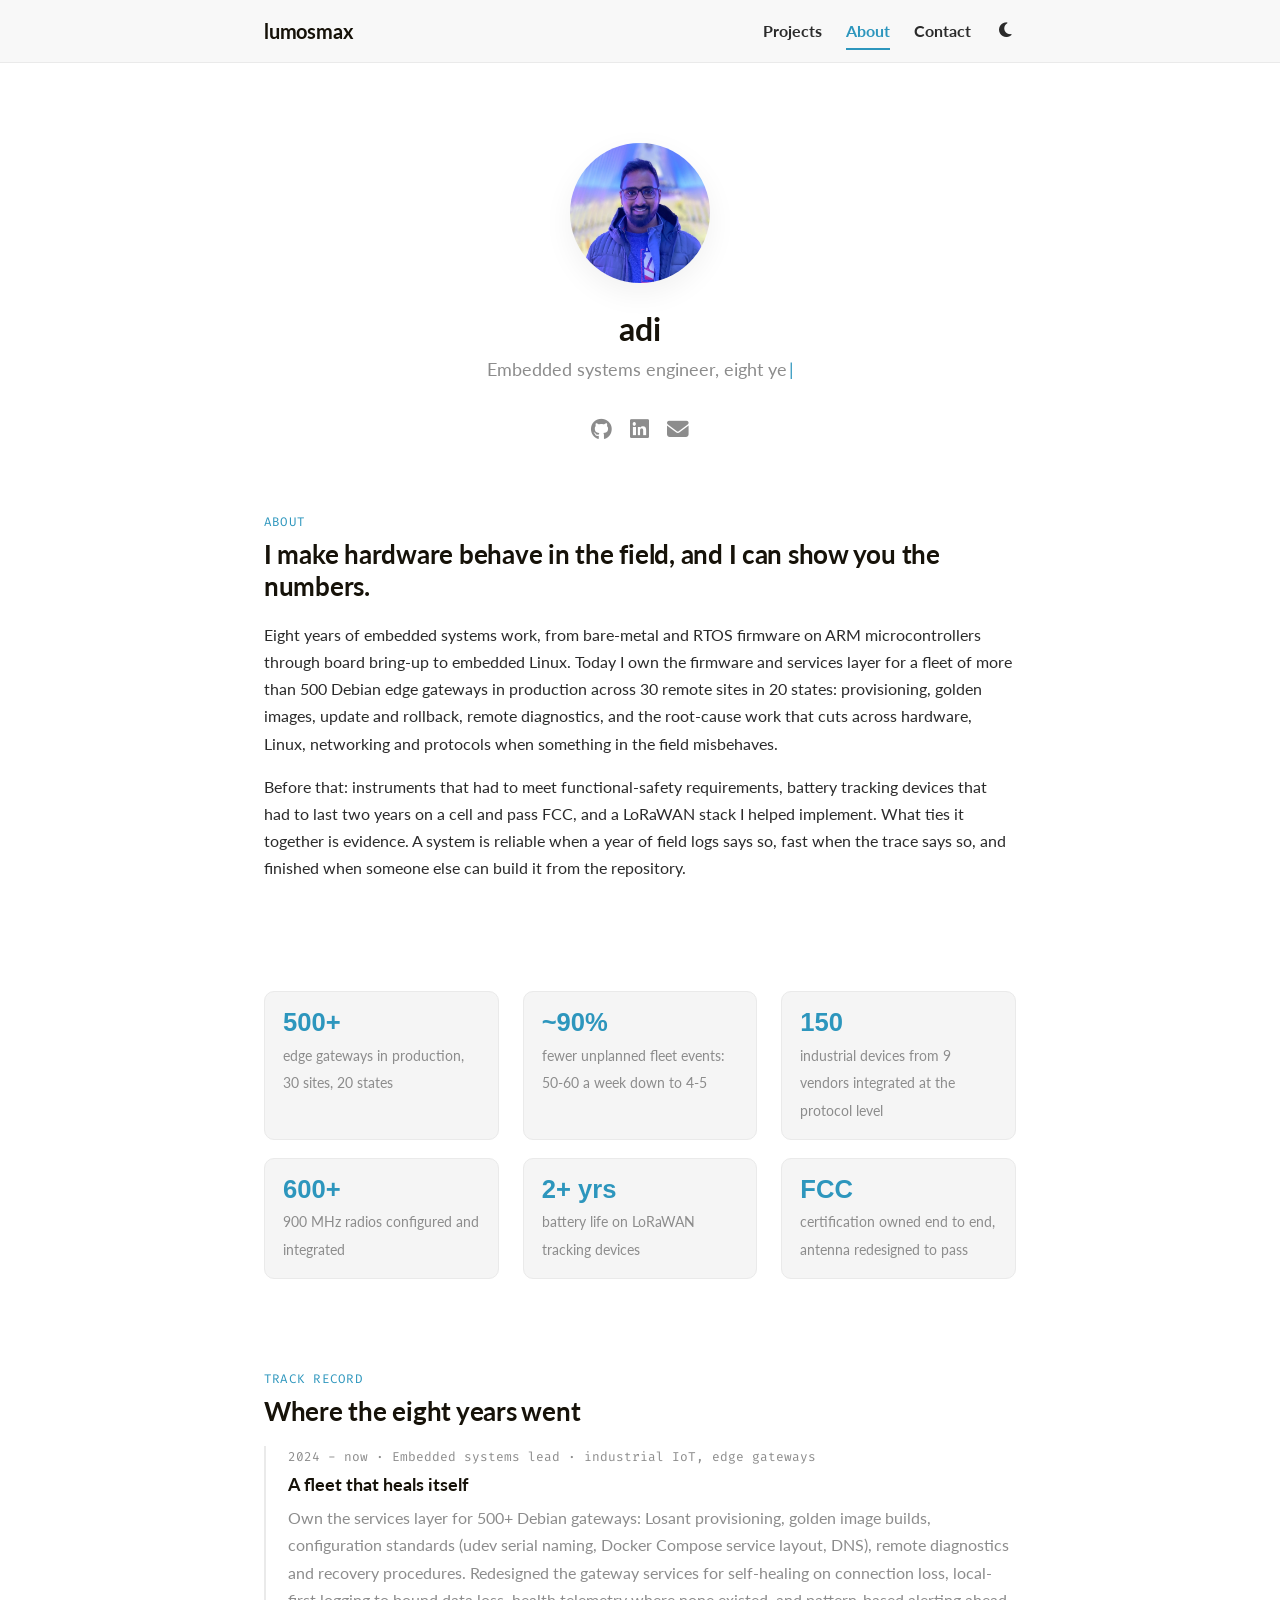
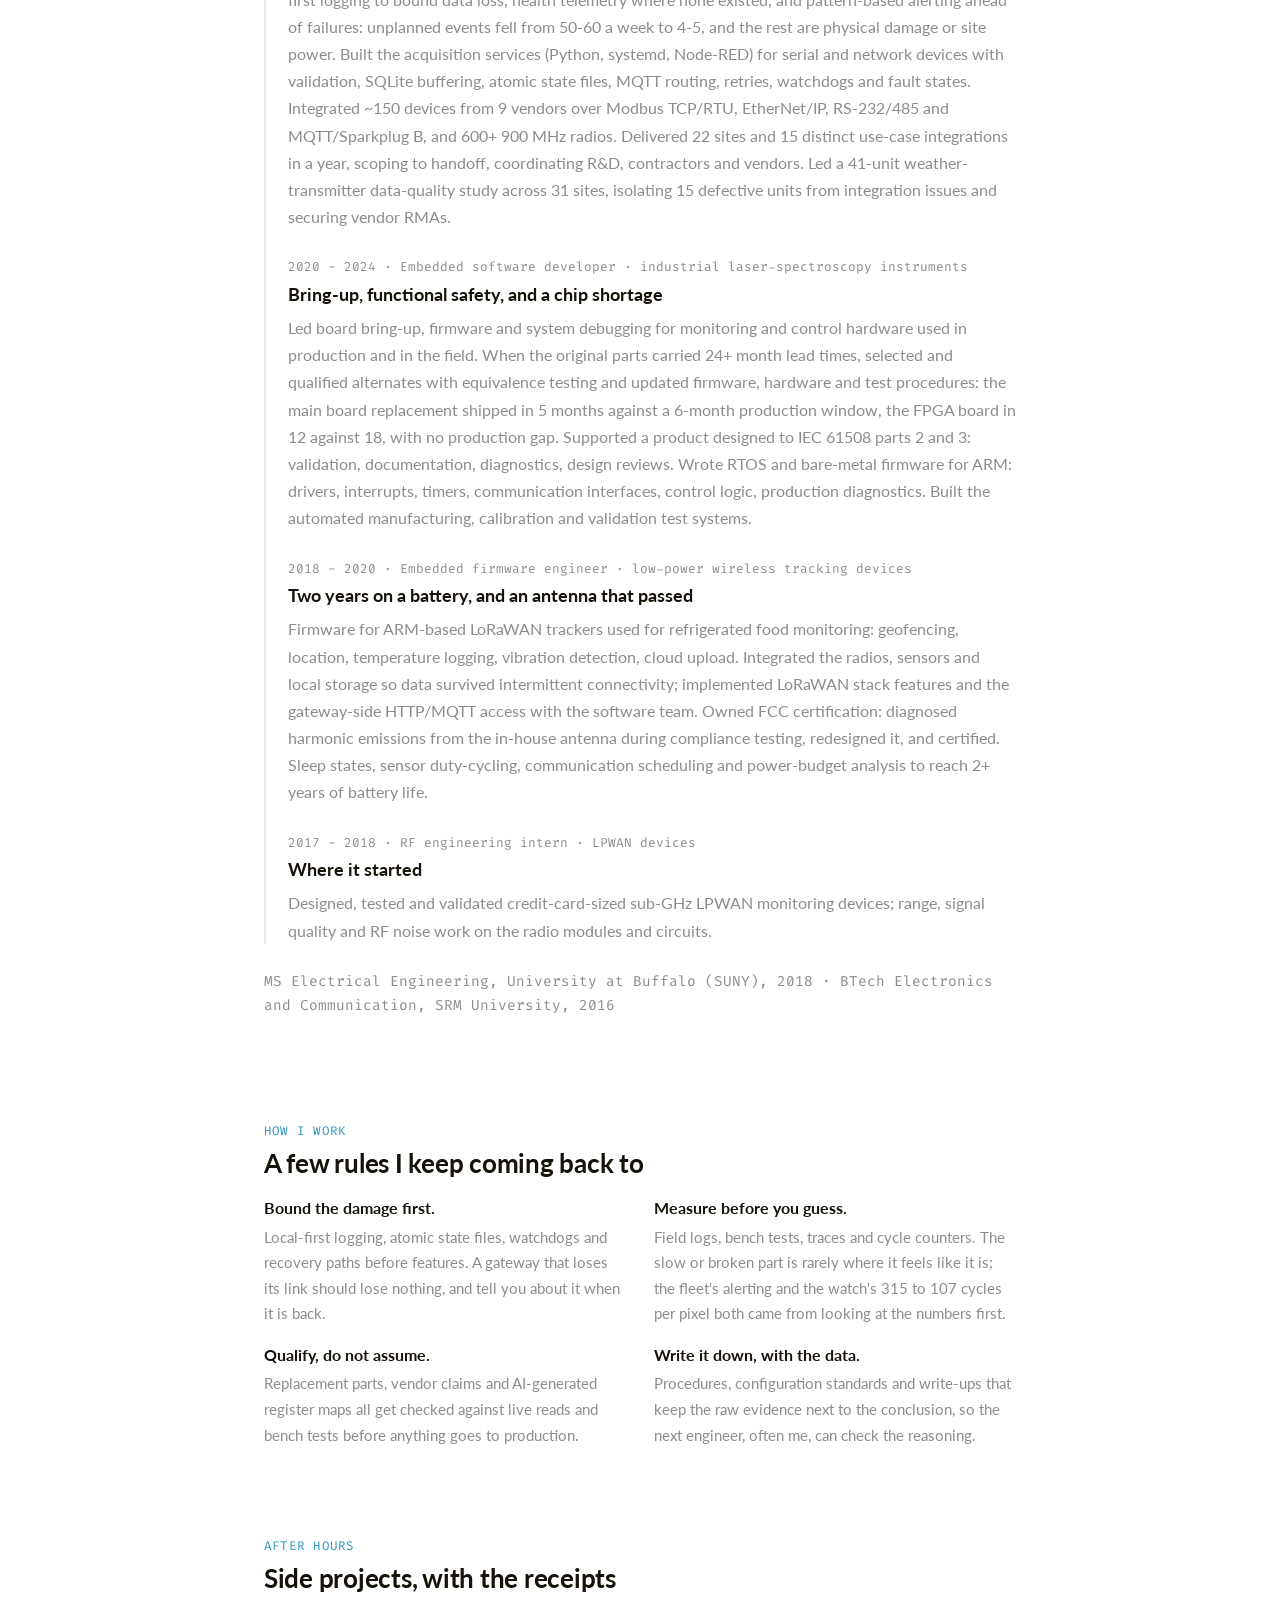
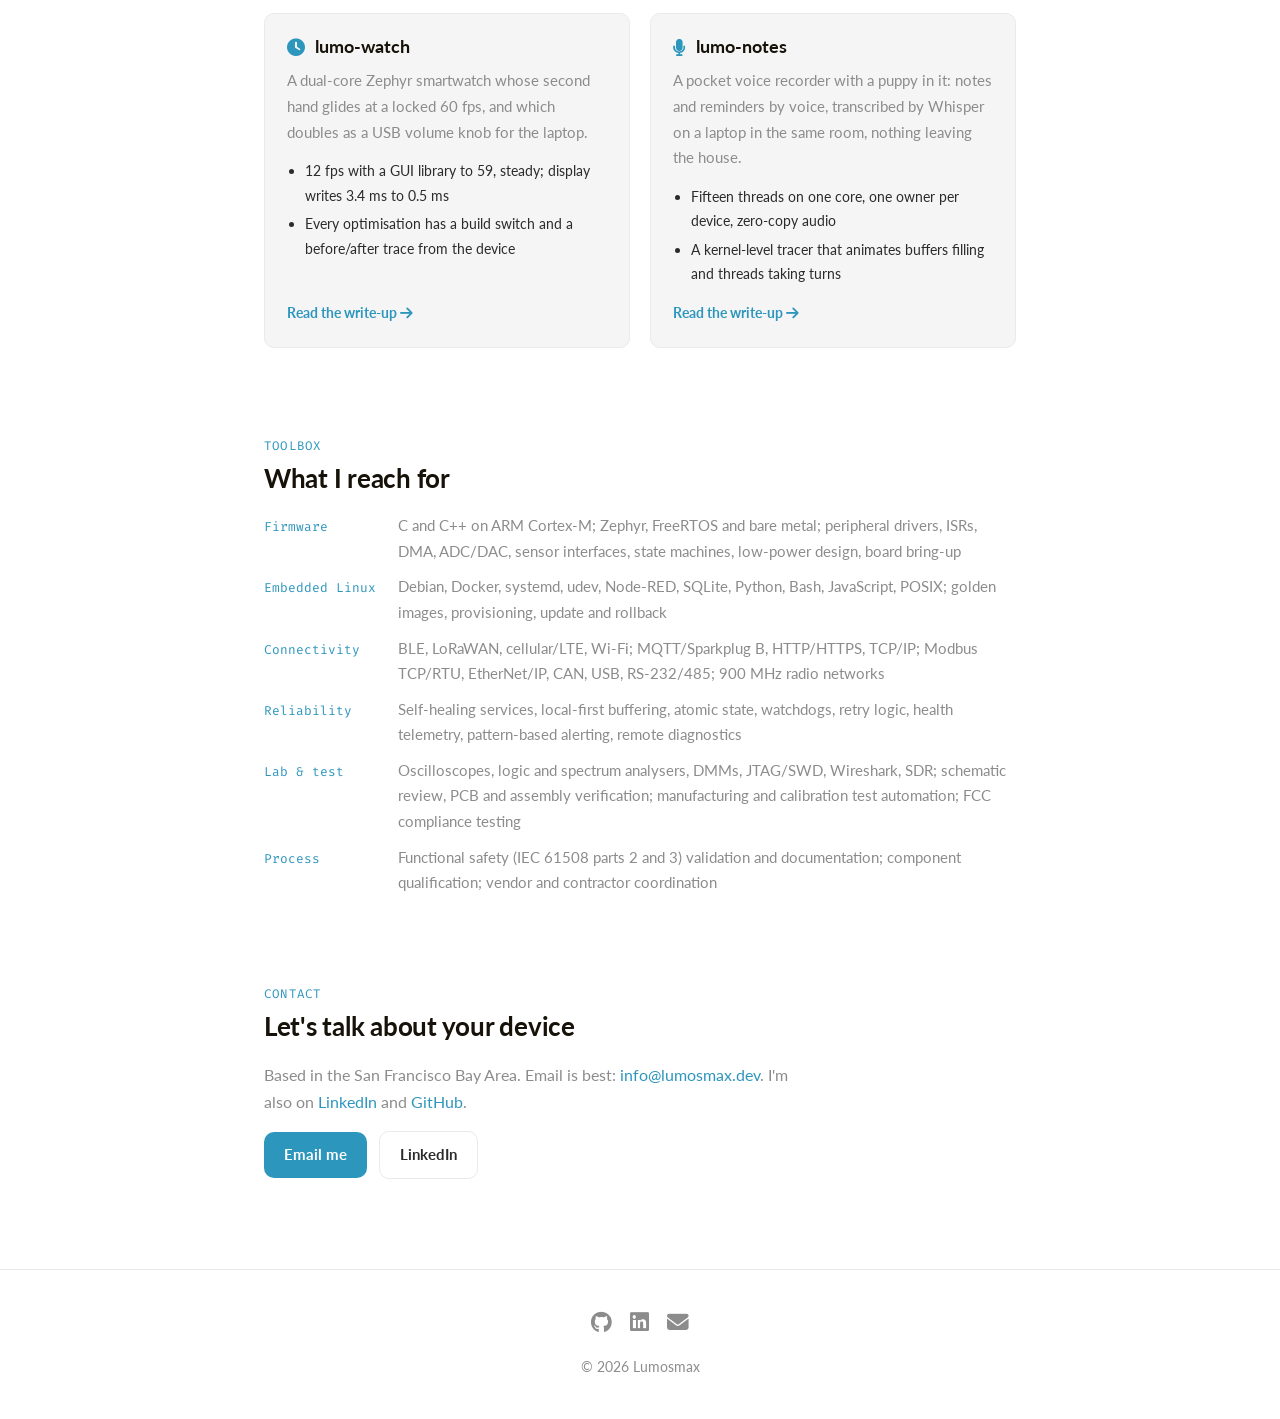
==== commit d743323b: "projects: add lumo-notes (brewing), link it from the About page and from lumo-watch" ====
--- a/about.html
+++ b/about.html
@@ -176,7 +176,7 @@
             </ul>
             <span class="work-go">Read the write-up <i class="fa-solid fa-arrow-right"></i></span>
           </a>
-          <a class="work-card" href="https://github.com/lumosmaximus/waveshare_esp32_s3_349_display" target="_blank" rel="noopener">
+          <a class="work-card" href="project.html?repo=waveshare_esp32_s3_349_display">
             <div class="work-head"><i class="fa-solid fa-microphone"></i><h3>lumo-notes</h3></div>
             <p>A pocket voice recorder with a puppy in it: notes and reminders by voice, transcribed by
                Whisper on a laptop in the same room, nothing leaving the house.</p>
@@ -184,7 +184,7 @@
               <li>Fifteen threads on one core, one owner per device, zero-copy audio</li>
               <li>A kernel-level tracer that animates buffers filling and threads taking turns</li>
             </ul>
-            <span class="work-go">Repository <i class="fa-solid fa-arrow-up-right-from-square"></i></span>
+            <span class="work-go">Read the write-up <i class="fa-solid fa-arrow-right"></i></span>
           </a>
         </div>
       </section>
